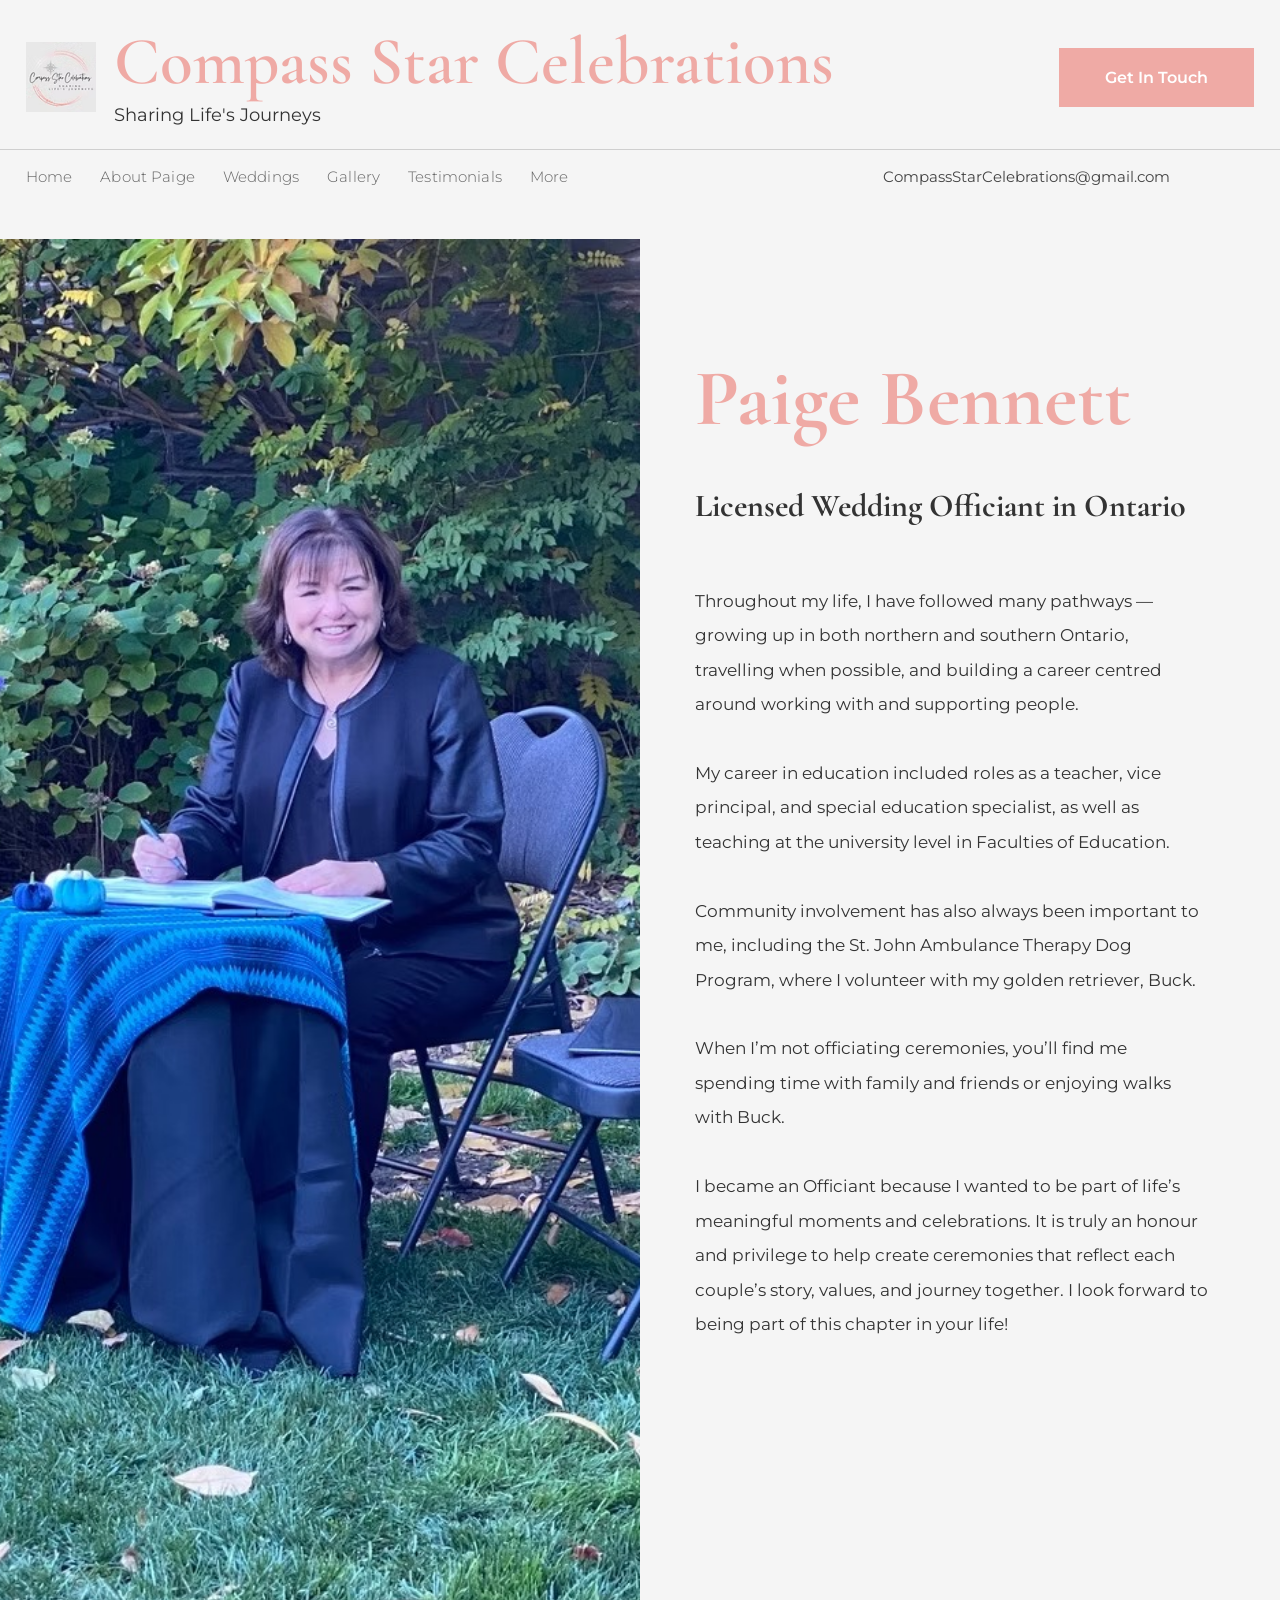
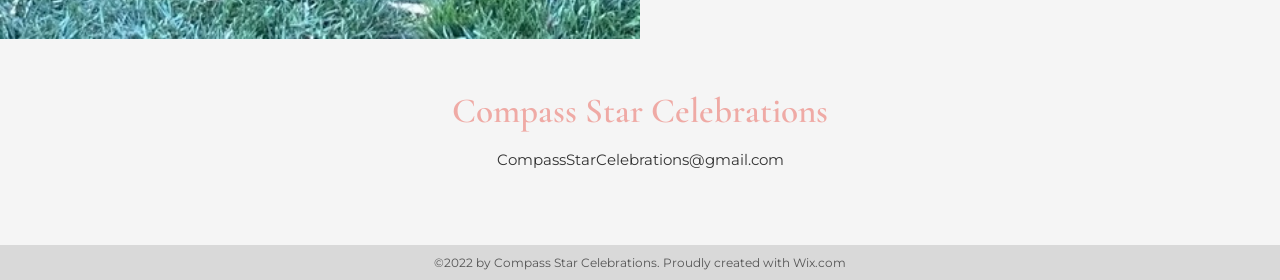
==== about-paige.html @ c7e62444 "4th pass from copilot" ====
<!DOCTYPE html>
<html lang="en">

<head>

    <meta charset="UTF-8">

    <meta
        name="viewport"
        content="width=device-width, initial-scale=1.0">

    <title>
        About Paige | Compass Star Celebrations
    </title>

    <link
        rel="stylesheet"
        href="css/styles.css?v=6">

    <!-- GOOGLE FONTS -->

    <link rel="preconnect" href="https://fonts.googleapis.com">

    <link
        rel="preconnect"
        href="https://fonts.gstatic.com"
        crossorigin>

    <link
        href="https://fonts.googleapis.com/css2?family=Cormorant+Garamond:wght@400;500;600;700&family=Montserrat:wght@300;400;500;600&display=swap"
        rel="stylesheet">

</head>

<body>

    <!-- =========================
         HEADER
    ========================== -->

    <header>

        <div class="top-header container">

            <!-- BRAND -->

            <div class="brand-area">

                <img
                    src="images/hero/banner-hero.png"
                    alt="Compass Star Celebrations Logo"
                    class="logo-image">

                <div class="brand-text">

                    <h1>
                        Compass Star Celebrations
                    </h1>

                    <p>
                        Sharing Life's Journeys
                    </p>

                </div>

            </div>

            <!-- BUTTON -->

            <a
                href="contact.html"
                class="contact-btn">

                Get In Touch

            </a>

            <!-- HAMBURGER -->

            <div class="hamburger" onclick="toggleMenu()">

                <span></span>
                <span></span>
                <span></span>

            </div>

        </div>

        <!-- NAVIGATION -->

        <div class="nav-container">

            <div class="container nav-inner">

                <!-- NAVIGATION -->

                <nav class="main-nav">

                    <ul>

                        <li>
                            <a href="index.html">
                                Home
                            </a>
                        </li>

                        <li>
                            <a href="about-paige.html">
                                About Paige
                            </a>
                        </li>

                        <li>
                            <a href="weddings.html">
                                Weddings
                            </a>
                        </li>

                        <li>
                            <a href="gallery.html">
                                Gallery
                            </a>
                        </li>

                        <li>
                            <a href="testimonials.html">
                                Testimonials
                            </a>
                        </li>

                        <!-- DESKTOP DROPDOWN -->

                        <li class="desktop-dropdown dropdown">

                            <a
                                href="#"
                                class="dropbtn">

                                More

                            </a>

                            <ul class="dropdown-menu">

                                <li>
                                    <a href="humanist-ceremonies.html">
                                        Humanist Ceremonies
                                    </a>
                                </li>

                                <li>
                                    <a href="faqs.html">
                                        FAQs
                                    </a>
                                </li>

                                <li>
                                    <a href="contact.html">
                                        Contact
                                    </a>
                                </li>

                            </ul>

                        </li>

                        <!-- MOBILE ONLY LINKS -->

                        <li class="mobile-only">
                            <a href="humanist-ceremonies.html">
                                Humanist Ceremonies
                            </a>
                        </li>

                        <li class="mobile-only">
                            <a href="faqs.html">
                                FAQs
                            </a>
                        </li>

                        <li class="mobile-only">
                            <a href="contact.html">
                                Contact
                            </a>
                        </li>

                    </ul>

                </nav>

                <!-- RIGHT SIDE -->

                <div class="header-right">

                    <a class="email" href="mailto:CompassStarCelebrations@gmail.com">
                        CompassStarCelebrations@gmail.com
                    </a>

                    <a class="social" href="https://www.facebook.com/CompassStarCelebrations/" target="_blank" rel="noopener noreferrer" aria-label="Facebook">
                        f
                    </a>

                    <a class="social" href="https://www.instagram.com/compass_star_celebrations/" target="_blank" rel="noopener noreferrer" aria-label="Instagram">ig</a>

                </div>

            </div>

        </div>

    </header>

    <!-- =========================
         ABOUT SECTION
    ========================== -->

    <section class="about-main-section">

        <!-- IMAGE -->

        <div class="about-main-image">

            <img
                src="images/paige/paige-at-desk.jpg"
                alt="Paige Bennett">

        </div>

        <!-- TEXT -->

        <div class="about-main-content">

            <h2>
                Paige Bennett
            </h2>

            <h3>
                Licensed Wedding Officiant in Ontario
            </h3>

            <p>
                Throughout my life, I have followed many pathways —
                growing up in both northern and southern Ontario,
                travelling when possible, and building a career
                centred around working with and supporting people.
            </p>

            <p>
                My career in education included roles as a teacher,
                vice principal, and special education specialist,
                as well as teaching at the university level
                in Faculties of Education.
            </p>

            <p>
                Community involvement has also always been important to me,
                including the St. John Ambulance Therapy Dog Program,
                where I volunteer with my golden retriever, Buck.
            </p>

            <p>
                When I’m not officiating ceremonies, you’ll find me
                spending time with family and friends
                or enjoying walks with Buck.
            </p>

                <p>
                    I became an Officiant because I wanted to be part of life’s meaningful
                    moments and celebrations. It is truly an honour and privilege
                    to help create ceremonies that reflect each couple’s story,
                    values, and journey together. I look forward to being part
                    of this chapter in your life!
                </p>

        </div>

    </section>

    <!-- =========================
         FOOTER
    ========================== -->

    <footer>

        <div class="footer-main">

            <h3>
                Compass Star Celebrations
            </h3>

            <p>
                CompassStarCelebrations@gmail.com
            </p>

            <div class="footer-socials">

                <a href="https://www.facebook.com/CompassStarCelebrations/" target="_blank" rel="noopener noreferrer" aria-label="Facebook">f</a>
                <a href="https://www.instagram.com/compass_star_celebrations/" target="_blank" rel="noopener noreferrer" aria-label="Instagram">ig</a>

            </div>

        </div>

        <div class="footer-bottom">

            ©2022 by Compass Star Celebrations.
            Proudly created with Wix.com

        </div>

    </footer>

    <div class="mobile-contact-bar" aria-label="Quick contact links">

        <a href="contact.html" class="mobile-contact-item" aria-label="Phone">
            <span class="mobile-contact-icon icon-phone" aria-hidden="true">☎</span>
            <span class="mobile-contact-label">Contact</span>
        </a>

        <a href="mailto:CompassStarCelebrations@gmail.com" class="mobile-contact-item" aria-label="Email">
            <span class="mobile-contact-icon icon-email" aria-hidden="true">✉</span>
            <span class="mobile-contact-label">Email</span>
        </a>

        <a href="https://www.facebook.com/CompassStarCelebrations/" target="_blank" rel="noopener noreferrer" class="mobile-contact-item" aria-label="Facebook">
            <span class="mobile-contact-icon icon-facebook" aria-hidden="true">f</span>
            <span class="mobile-contact-label">Facebook</span>
        </a>

    </div>

    <!-- =========================
         MOBILE MENU SCRIPT
    ========================== -->

    <script>

        function toggleMenu() {

            document
                .querySelector('.main-nav')
                .classList
                .toggle('active');

        }

    </script>

</body>

</html>
---- css/styles.css ----
/* =========================
   RESET
========================= */

:root {
    --color-page: #f5f5f5;
    --color-surface: #f8f8f8;
    --color-text: #333;
    --color-text-strong: #222;
    --color-text-medium: #444;
    --color-text-soft: #555;
    --color-text-muted: #666;
    --color-brand: #efaaa5;
    --color-brand-dark: #e7a29b;
    --color-brand-soft: #f2a9a2;
    --color-brand-panel: #eca19d;
    --color-line: #cfcfcf;
    --color-line-soft: #ddd;
    --color-card: #ededed;
    --color-footer: #d9d9d9;
    --color-input-border: #bdbdbd;
    --font-body: 'Montserrat', sans-serif;
    --font-display: 'Cormorant Garamond', serif;
}

.brand-text h1,
.hero-content h2,
.hero-content p,
.celebrate-content h2,
.split-text h2,
.final-content p,
.footer-main h3,
.about-main-content h2,
.about-main-content h3,
.weddings-hero-content h2,
.weddings-hero-content p,
.ceremony-image-overlay h3,
.ceremony-text-card p,
.weddings-final-content p,
.gallery-hero-content h2,
.contact-form-wrapper h2,
.testimonial-content p,
.testimonial-content h3,
.humanist-left h2,
.faq-title-section h2,
.faq-content h3 {
    font-family: var(--font-display);
}

.brand-text p,
nav a,
.humanist-source,
.fact-item p,
.form-group label,
.contact-form input,
.contact-form select,
.contact-form textarea,
.checkbox-group label {
    font-family: var(--font-body);
}

* {
    margin: 0;
    padding: 0;
    box-sizing: border-box;
}

/* =========================
   BODY
========================= */

body {
    background: var(--color-page);
    color: var(--color-text);
    font-family: var(--font-body);
    overflow-x: hidden;
}

/* =========================
   CONTAINER
========================= */

.container {
    width: 96%;
    max-width: 1450px;
    margin: auto;
}

/* =========================
   HEADER
========================= */

header {
    background: var(--color-page);
}

/* =========================
   TOP HEADER
========================= */

.top-header {
    display: flex;
    justify-content: space-between;
    align-items: center;

    padding: 30px 0 24px;
}

/* =========================
   BRAND
========================= */

.brand-area {
    display: flex;
    align-items: center;
    gap: 18px;
}

.logo-image {
    width: 70px;
    height: 70px;
    object-fit: cover;
}

.brand-text h1 {
    font-size: 4.2rem;

    line-height: 0.95;

    font-weight: 600;

    color: var(--color-brand);
}

.brand-text p {
    margin-top: 10px;

    font-size: 1.1rem;

    color: var(--color-text);
}

/* =========================
   BUTTON
========================= */

.contact-btn {
    background: var(--color-brand);

    color: white;

    text-decoration: none;

    padding: 20px 46px;

    font-size: 1rem;

    font-weight: 600;

    transition: 0.3s;
}

.contact-btn:hover {
    opacity: 0.9;
}

/* =========================
   NAV
========================= */

.nav-container {
    border-top: 1px solid var(--color-line);
}

.nav-inner {
    display: flex;
    justify-content: space-between;
    align-items: center;

    padding: 16px 0;
}

/* =========================
   MENU
========================= */

nav ul {
    display: flex;
    align-items: center;

    list-style: none;

    gap: 28px;
}

/* ========================================
   DROPDOWN MENU
======================================== */

.dropdown {
    position: relative;
}

.dropdown-menu {

    display: flex;

    flex-direction: column;

    align-items: flex-start;

    gap: 0;

    position: absolute;

    top: 100%;

    left: 0;

    min-width: 240px;

    background: var(--color-page);

    list-style: none;

    padding: 14px 0;

    opacity: 0;

    visibility: hidden;

    transform: translateY(10px);

    transition: all 0.25s ease;

    box-shadow: 0 10px 25px rgba(0,0,0,0.08);

    z-index: 999;
}

.dropdown-menu li {
    width: 100%;
}

.dropdown-menu li a {

    display: block;

    width: 100%;

    padding: 12px 24px;

    white-space: nowrap;
}

.dropdown:hover .dropdown-menu {

    opacity: 1;

    visibility: visible;

    transform: translateY(0);
}

/* MOBILE ONLY LINKS */

.mobile-only {
    display: none;
}

nav a {
    text-decoration: none;

    color: var(--color-text-muted);

    font-size: 0.92rem;

    font-weight: 300;

    letter-spacing: 0.15px;

    line-height: 1;

    transition: color 0.3s ease;
}

nav a:hover {
    color: var(--color-brand);
}

/* =========================
   HEADER RIGHT
========================= */

.header-right {
    display: flex;
    align-items: center;
    gap: 20px;
}

.email {
    font-size: 0.95rem;
    color: var(--color-text-medium);
    text-decoration: none;
}

.social {
    font-size: 0;
    cursor: pointer;
    color: var(--color-text-medium);
    text-decoration: none;
    line-height: 1;
    width: 22px;
    height: 22px;
    display: inline-block;
    background-size: contain;
    background-repeat: no-repeat;
    background-position: center;
}

.social[aria-label="Facebook"] {
    background-image: url("https://static.wixstatic.com/media/0fdef751204647a3bbd7eaa2827ed4f9.png/v1/fill/w_40,h_40,al_c,q_85,usm_0.66_1.00_0.01,enc_avif,quality_auto/Facebook.png");
}

.social[aria-label="Instagram"] {
    background-image: url("https://static.wixstatic.com/media/01c3aff52f2a4dffa526d7a9843d46ea.png/v1/fill/w_40,h_40,al_c,q_85,usm_0.66_1.00_0.01,enc_avif,quality_auto/Instagram.png");
}

.social:hover,
.email:hover {
    color: var(--color-brand);
}

/* =========================
   HERO SECTION
========================= */

.hero-section {
    display: grid;

    grid-template-columns: 50% 50%;

    align-items: start;

    min-height: 820px;

    padding-top: 0;
}

/* =========================
   HERO IMAGE
========================= */

.hero-left {
    display: flex;
    justify-content: center;
}

.hero-image {
    width: 100%;
    max-width: 490px;

    height: 820px;

    object-fit: cover;
}

/* =========================
   HERO RIGHT
========================= */

.hero-right {
    display: flex;
    justify-content: center;
    align-items: center;
}

.hero-content {
    width: 100%;
    max-width: 460px;
}

/* =========================
   HERO TITLE
========================= */

.hero-content h2 {
    font-size: 72px;

    line-height: 90px;

    font-weight: 400;

    color: var(--color-brand);

    text-align: center;
}

/* =========================
   HERO TAGLINE
========================= */

.hero-content p {
    margin-top: 48px;

    text-align: center;

    font-size: 2rem;

    font-style: italic;

    font-weight: 600;

    color: var(--color-text-strong);
}

/* =========================
   CELEBRATE SECTION
========================= */

.celebrate-section {
    padding: 120px 20px;

    text-align: center;
}

.celebrate-content {
    max-width: 900px;
}

.celebrate-content h2 {
    font-size: 5rem;

    color: var(--color-brand);

    margin-bottom: 40px;
}

.celebrate-content p {
    font-size: 1.15rem;

    line-height: 2;

    margin-bottom: 20px;
}

/* =========================
   SPLIT SECTION
========================= */

.split-section {
    display: grid;

    grid-template-columns: 1fr 1fr;
}

.reverse {
    direction: rtl;
}

.reverse .split-text,
.reverse .split-image {
    direction: ltr;
}

/* IMAGE */

.split-image img {
    width: 100%;
    height: 100%;
    object-fit: cover;
    display: block;
}

/* TEXT */

.split-text {
    background: var(--color-brand);

    color: white;

    padding: 90px 70px;

    display: flex;
    flex-direction: column;
    justify-content: center;
}

.split-text h2 {
    font-size: 4rem;

    color: white;

    margin-bottom: 40px;
}

.split-text p {
    font-size: 1.1rem;

    line-height: 2;

    margin-bottom: 24px;
}

/* =========================
   FINAL SECTION
========================= */

.final-section {
    padding: 70px 0 40px;

    text-align: center;
}

.final-content {
    max-width: 980px;
}

.final-content p {
    font-size: 1.05rem;

    font-weight: 600;

    line-height: 1.7;

    color: var(--color-text);

    margin-bottom: 6px;
}

/* BUTTON */

.final-section .contact-btn {
    display: inline-block;

    margin-top: 45px;

    padding: 18px 40px;

    font-size: 0.95rem;
}

/* =========================
   FOOTER
========================= */

footer {
    margin-top: 10px;
}

/* MAIN FOOTER */

.footer-main {
    text-align: center;

    padding: 40px 0 30px;
}

/* FOOTER TITLE */

.footer-main h3 {
    color: var(--color-brand);

    font-size: 2.2rem;

    font-weight: 600;

    margin-bottom: 18px;
}

/* FOOTER EMAIL */

.footer-main p {
    font-size: 0.95rem;

    margin-bottom: 24px;

    color: var(--color-text);
}

/* SOCIALS */

.footer-socials {
    display: flex;

    justify-content: center;

    align-items: center;

    gap: 16px;

    font-size: 1.2rem;
}

.footer-socials a {
    color: transparent;
    text-decoration: none;
    line-height: 1;
    width: 22px;
    height: 22px;
    display: inline-block;
    background-size: contain;
    background-repeat: no-repeat;
    background-position: center;
}

.footer-socials a[aria-label="Facebook"] {
    background-image: url("https://static.wixstatic.com/media/0fdef751204647a3bbd7eaa2827ed4f9.png/v1/fill/w_40,h_40,al_c,q_85,usm_0.66_1.00_0.01,enc_avif,quality_auto/Facebook.png");
}

.footer-socials a[aria-label="Instagram"] {
    background-image: url("https://static.wixstatic.com/media/01c3aff52f2a4dffa526d7a9843d46ea.png/v1/fill/w_40,h_40,al_c,q_85,usm_0.66_1.00_0.01,enc_avif,quality_auto/Instagram.png");
}

.footer-socials a:hover {
    color: var(--color-brand);
}

/* FOOTER BOTTOM */

.footer-bottom {
    background: var(--color-footer);

    text-align: center;

    padding: 10px;

    font-size: 0.75rem;

    color: var(--color-text-soft);
}

/* ========================================
   MOBILE CONTACT BAR
======================================== */

.mobile-contact-bar {
    display: none;
}

@media(max-width: 768px) {
    body {
        padding-bottom: 92px;
    }

    .mobile-contact-bar {
        position: fixed;

        left: 0;

        right: 0;

        bottom: 0;

        z-index: 3000;

        display: flex;

        justify-content: space-around;

        align-items: center;

        background: var(--color-page);

        border-top: 1px solid var(--color-line-soft);

        padding: 10px 8px calc(8px + env(safe-area-inset-bottom));

        box-shadow: 0 -8px 22px rgba(0,0,0,0.08);
    }

    .mobile-contact-item {
        display: flex;

        flex-direction: column;

        align-items: center;

        justify-content: center;

        gap: 6px;

        min-width: 80px;

        color: var(--color-text-strong);

        text-decoration: none;

        font-size: 0.9rem;

        line-height: 1;
    }

    .mobile-contact-icon {
        font-size: 2.05rem;

        font-weight: 700;

        line-height: 1;
    }

    .icon-phone {
        color: #7ebf67;
    }

    .icon-email {
        color: #b82f6f;
    }

    .icon-facebook {
        width: 34px;

        height: 34px;

        border-radius: 2px;

        display: inline-flex;

        align-items: center;

        justify-content: center;

        background: #3b5998;

        color: #fff;

        font-size: 1.75rem;
    }

    .mobile-contact-label {
        font-size: 0.8rem;
    }
}

/* ========================================
   ABOUT PAIGE PAGE
======================================== */

.about-main-section {
    display: grid;

    grid-template-columns: 50% 50%;

    align-items: start;

    padding-top: 35px;

    max-width: 1700px;

    margin: auto;
}

/* LEFT IMAGE */

.about-main-image img {
    width: 100%;

    height: 1400px;

    object-fit: cover;

    display: block;
}

/* RIGHT CONTENT */

.about-main-content {
    padding: 120px 70px 0 55px;
}

/* NAME */

.about-main-content h2 {
    font-size: 5rem;

    line-height: 1;

    color: var(--color-brand);

    margin-bottom: 45px;
}

/* SUBTITLE */

.about-main-content h3 {
    font-size: 2rem;

    line-height: 1.4;

    color: var(--color-text);

    margin-bottom: 55px;
}

/* PARAGRAPHS */

.about-main-content p {
    font-size: 1.08rem;

    line-height: 2;

    margin-bottom: 34px;

    color: var(--color-text);
}

/* =========================
   RESPONSIVE
========================= */

@media(max-width: 1200px) {

    .hero-content h2 {
        font-size: 4.5rem;
    }

    .brand-text h1 {
        font-size: 3rem;
    }

    .about-main-content h2 {
        font-size: 4rem;
    }

    .about-main-content h3 {
        font-size: 1.6rem;
    }

    .about-main-image img {
        height: 1200px;
    }
}

/* =========================
   TABLET
========================= */

@media(max-width: 768px) {

    .top-header {
        flex-direction: column;
        gap: 24px;
    }

    .brand-area {
    margin-bottom: 10px;
}

    .header-right {
        flex-wrap: wrap;
        justify-content: center;
    }

    nav ul {
        flex-wrap: wrap;
        justify-content: center;
    }

    .hero-section {
        grid-template-columns: 1fr;

        min-height: auto;

        gap: 40px;

        padding-bottom: 80px;
    }

    .hero-image {
        height: auto;
        max-width: 100%;
    }

    .hero-content h2 {
        font-size: 4.5rem;
    }

    .split-section {
        grid-template-columns: 1fr;
    }

    .split-text {
        padding: 60px 35px;
    }

    .split-text h2 {
        font-size: 3rem;
    }

    .about-main-section {
        grid-template-columns: 1fr;
    }

    .about-main-image img {
        height: auto;
    }

    .about-main-content {
        padding: 60px 35px;
    }

    .about-main-content h2 {
        font-size: 3.5rem;
    }

    .about-main-content h3 {
        font-size: 1.4rem;
    }
}

/* =========================
   MOBILE
========================= */

@media(max-width: 600px) {

    .brand-area {
        flex-direction: column;
        text-align: center;
    }

    .brand-text h1 {
        font-size: 2.2rem;
    }

    .brand-text p {
        font-size: 1rem;
    }

    .contact-btn {
        padding: 16px 30px;
    }

    .hero-content h2 {
        font-size: 3.3rem;
    }

    .hero-content p {
        font-size: 1.5rem;
    }

    .celebrate-content h2 {
        font-size: 3.2rem;
    }

    .split-text h2 {
        font-size: 2.8rem;
    }

    .split-text {
        padding: 50px 30px;
    }

    .split-text p {
        line-height: 1.8;
    }

    .final-section {
        padding: 50px 0 30px;
    }

    .final-content p {
        font-size: 0.95rem;

        line-height: 1.6;
    }

    .footer-main h3 {
        font-size: 1.8rem;
    }

    .footer-main p {
        font-size: 0.9rem;
    }

    .footer-socials {
        font-size: 1rem;
    }

    .about-main-content {
        padding: 45px 24px;
    }

    .about-main-content h2 {
        font-size: 2.7rem;

        margin-bottom: 28px;
    }

    .about-main-content h3 {
        font-size: 1.2rem;

        margin-bottom: 32px;
    }

    .about-main-content p {
        font-size: 1rem;

        line-height: 1.8;

        margin-bottom: 24px;
    }
}

/* ========================================
   WEDDINGS PAGE
======================================== */

/* HERO */

.weddings-hero {
    height: 520px;

    background-image:
        linear-gradient(
            rgba(0,0,0,0.18),
            rgba(0,0,0,0.18)
        ),
        url("https://static.wixstatic.com/media/11062b_ebcdc819b77d48e1bda98422b49f3f2c~mv2.jpg/v1/fill/w_1634,h_519,al_c,q_85,usm_0.66_1.00_0.01,enc_avif,quality_auto/11062b_ebcdc819b77d48e1bda98422b49f3f2c~mv2.jpg");

    background-size: cover;
    background-position: center;

    display: flex;
    justify-content: center;
    align-items: center;

    text-align: center;
}

/* HERO CONTENT */

.weddings-hero-content {
    max-width: 940px;

    width: 100%;

    padding: 20px;

    transform: translateY(-72px);
}

.weddings-hero-content h2 {
    font-family: 'Playfair Display', serif;

    font-size: 50px;

    font-weight: 400;

    line-height: 67px;

    color: white;

    margin-bottom: 28px;
}

.weddings-hero-content p {
    font-family: 'Playfair Display', serif;

    font-size: 18px;

    font-weight: 400;

    line-height: 31.5px;

    font-style: italic;

    color: white;
}

/* ========================================
   CEREMONY GRID
======================================== */

.ceremony-grid-section {
    display: flex;

    flex-direction: column;
}

/* ROW */

.ceremony-row {
    display: grid;

    grid-template-columns: repeat(2, 1fr);

    align-items: stretch;
}

/* IMAGE CARD */

.ceremony-image-card {
    position: relative;
}

.ceremony-image-card img {
    width: 100%;

    height: 100%;

    object-fit: cover;

    display: block;
}

/* OVERLAY */



.ceremony-image-overlay h3 {
    font-size: 3.4rem;

    line-height: 1.1;

    color: white;

    font-weight: 600;
}

/* TEXT CARD */

.ceremony-text-card {
    background: var(--color-card);

    padding: 40px 30px;

    text-align: left;

    display: flex;
    flex-direction: column;
    justify-content: center;
}

.ceremony-row:nth-child(3) .ceremony-text-card {
    padding-top: 38px;
    padding-bottom: 38px;
}

.ceremony-row:nth-child(3) .ceremony-image-card img {
    height: 537px;
}

.ceremony-text-card p {
    font-family: 'Playfair Display', serif;

    font-size: 16px;

    line-height: 28px;

    font-weight: 400;

    color: var(--color-text-medium);

    margin-bottom: 16px;
}

.ceremony-text-card p.ceremony-body {
    font-size: 18px;

    line-height: 31.5px;
}

.ceremony-text-card p strong {
    font-weight: 600;
}

.ceremony-card-title {
    font-family: 'Playfair Display', serif;

    font-size: 22px;

    line-height: 31.02px;

    font-weight: 400;

    text-align: center;

    color: var(--color-text-medium);

    margin-bottom: 24px;
}

.ceremony-highlight {
    font-family: var(--font-display);
    font-size: 1.25rem;
    line-height: 1.12;
    font-weight: 600;
    color: var(--color-text-medium);
    margin: 6px 0;
}

.ceremony-includes-list {
    list-style: disc;
    margin: 0 0 16px 8px;
    padding: 0 0 0 20px;

    list-style-position: outside;
}

.ceremony-includes-list li {
    font-family: 'Playfair Display', serif;
    font-size: 16px;
    line-height: 28px;
    font-weight: 400;
    color: var(--color-text-medium);
    margin-bottom: 4px;
}

/* ========================================
   FINAL SECTION
======================================== */

.weddings-final-section {
    padding: 120px 0 100px;

    text-align: center;
}

.weddings-final-content {
    max-width: 1200px;
}

.weddings-final-content p {
    font-family: 'Playfair Display', serif;

    font-size: 2rem;
    line-height: 1.4;

    font-weight: 600;

    color: var(--color-text-medium);

    margin-bottom: 18px;
}

.weddings-final-content p:last-of-type {
    margin-bottom: 56px;
}

/* ========================================
   WEDDINGS RESPONSIVE
======================================== */

@media(max-width: 1200px) {

    .weddings-hero-content h2 {
        font-size: 3rem;
    }

    .ceremony-image-overlay h3 {
        font-size: 2.8rem;
    }

    .ceremony-text-card p {
        font-size: 16px;

        line-height: 28px;
    }
}

/* TABLET */

@media(max-width: 900px) {

    .ceremony-row {
        grid-template-columns: 1fr;
    }

    .ceremony-image-card img {
        height: 420px;
    }

    .ceremony-image-card {
        min-height: 420px;
    }

    .ceremony-text-card {
        padding: 50px 35px;
    }

    .weddings-hero {
        height: 620px;
    }

    .weddings-hero-content h2 {
        font-size: 4rem;
    }

    .weddings-hero-content p {
        font-size: 1.4rem;
    }
}

/* MOBILE */

@media(max-width: 600px) {

    .weddings-hero {
        height: 500px;
    }

    .weddings-hero-content h2 {
        font-size: 2.8rem;
    }

    .weddings-hero-content p {
        font-size: 1.1rem;
    }

    .ceremony-image-overlay h3 {
        font-size: 2.3rem;
    }

    .ceremony-text-card p {
        font-size: 1.05rem;
    }

    .ceremony-highlight {
        font-size: 2rem;
    }

    .ceremony-includes-list li {
        font-size: 1.05rem;
    }

    .weddings-final-content p {
        font-size: 1.15rem;
    }
}

/* ========================================
   GALLERY PAGE
======================================== */

.gallery-hero {
    padding: 80px 0 50px;

    text-align: center;
}

.gallery-hero-content h2 {
    font-size: 5.5rem;

    color: var(--color-brand);

    margin-bottom: 18px;
}

.gallery-hero-content p {
    font-size: 1.15rem;

    color: var(--color-text-soft);
}

/* GRID */

.gallery-section {
    margin-top: -6px;
    padding-bottom: 40px;
}

.gallery-grid {
    display: grid;
    grid-template-columns: repeat(2, minmax(0, 1fr));
    gap: 10px;

    width: 100%;
    max-width: none;

    margin: 0;
}

.gallery-item {
    position: relative;
    overflow: hidden;
}

.gallery-item img {
    width: 100%;

    display: block;
}

.gallery-hover-caption {
    position: absolute;
    top: 0;
    right: 0;
    bottom: 0;
    left: 0;

    z-index: 2;
    display: flex;
    flex-direction: column;
    justify-content: center;
    align-items: center;
    text-align: center;
    background: rgba(248,248,248,0.74);
    color: #464646;
    padding: 20px;
    opacity: 0;
    transition: opacity 0.25s ease;
    pointer-events: none;
}

.gallery-hover-title {
    font-family: var(--font-display);
    font-size: clamp(1.1rem, 2vw, 2rem);
    line-height: 1.2;
    font-weight: 500;
    margin-bottom: 10px;
}

.gallery-hover-byline {
    font-family: var(--font-body);
    font-size: clamp(0.9rem, 1.35vw, 1.8rem);
    line-height: 1.25;
    font-weight: 400;
}

.gallery-item:hover .gallery-hover-caption {
    opacity: 1;
}

.gallery-item:focus-within .gallery-hover-caption {
    opacity: 1;
}

/* RESPONSIVE */

@media(max-width: 1200px) {
    .gallery-grid {
        gap: 10px;
    }
}

@media(max-width: 768px) {

    .gallery-grid {
        grid-template-columns: repeat(2, minmax(0, 1fr));
        gap: 8px;
    }

    .gallery-hero-content h2 {
        font-size: 4rem;
    }
}

@media(max-width: 600px) {

    .gallery-grid {
        grid-template-columns: 1fr;
        gap: 6px;
    }

    .gallery-hover-caption {
        display: none;
    }

    .gallery-hero {
        padding-top: 50px;
    }

    .gallery-hero-content h2 {
        font-size: 3rem;
    }
}
/* ========================================
   CONTACT PAGE
======================================== */

.contact-page-section {
    display: grid;

    grid-template-columns: 48% 52%;

    align-items: start;

    padding-top: 40px;

    max-width: 1700px;

    margin: auto;
}

/* LEFT IMAGE */

.contact-image img {
    width: 100%;

    height: 1400px;

    object-fit: cover;

    display: block;
}

/* RIGHT SIDE */

.contact-form-wrapper {
    padding: 120px 48px 0 40px;
}

/* TITLE */

.contact-form-wrapper h2 {
    font-size: 3.25rem;

    line-height: 1.05;

    color: var(--color-brand);

    margin-bottom: 50px;
}

/* FORM */

.contact-form {
    width: 100%;
}

/* GROUP */

.form-group {
    margin-bottom: 28px;
}

/* LABEL */

.form-group label {
    display: block;

    font-size: 0.95rem;

    color: var(--color-text-muted);

    margin-bottom: 8px;
}

/* INPUTS */

.contact-form input,
.contact-form select,
.contact-form textarea {
    width: 100%;

    padding: 18px;

    border: 1px solid var(--color-input-border);

    background: transparent;

    font-size: 0.95rem;
}

/* TEXTAREA */

.contact-form textarea {
    resize: vertical;
}

/* CHECKBOXES */

.checkbox-group {
    display: flex;

    flex-direction: column;

    gap: 10px;

    margin-top: 10px;
}

.checkbox-group label {
    display: flex;

    align-items: flex-start;

    gap: 12px;

    font-size: 1rem;

    line-height: 1.4;

    color: var(--color-text-muted);
}

.checkbox-group input[type="checkbox"] {
    width: 18px;

    height: 18px;

    margin-top: 3px;

    flex-shrink: 0;
}

/* BUTTON */

.submit-btn {
    border: none;

    cursor: pointer;

    margin-top: 15px;

    width: 180px;
}

/* ========================================
   CONTACT RESPONSIVE
======================================== */

@media(max-width: 1000px) {

    .contact-page-section {
        grid-template-columns: 1fr;
    }

    .contact-image img {
        height: auto;
    }

    .contact-form-wrapper {
        padding: 60px 35px;
    }

    .contact-form-wrapper h2 {
        font-size: 3.8rem;
    }
}

@media(max-width: 600px) {

    .contact-form-wrapper {
        padding: 45px 24px;
    }

    .contact-form-wrapper h2 {
        font-size: 2.8rem;
    }
}
/* ========================================
   TESTIMONIAL PAGE
======================================== */

.testimonial-banner {
    position: relative;
}

.testimonial-banner img {
    width: 100%;

    height: 520px;

    object-fit: cover;

    display: block;
}

.testimonial-banner h2 {
    position: absolute;
    left: 50%;
    top: 50%;
    transform: translate(-50%, -50%);
    font-size: 4.2rem;
    font-weight: 500;
    color: #ffffff;
    margin: 0;
    line-height: 1;
    text-shadow: 0 2px 14px rgba(0, 0, 0, 0.3);
}

/* MAIN SECTION */

.testimonial-section {
    position: relative;

    display: flex;

    align-items: center;

    justify-content: center;

    max-width: 1600px;

    margin: 70px auto 26px;

    padding: 0 74px;
}

/* SLIDER */

.testimonial-slider {
    width: 100%;
}

/* EACH SLIDE */

.testimonial-slide {
    display: none;

    grid-template-columns: 48% 52%;

    align-items: center;

    gap: 56px;
}

.testimonial-slide.active {
    display: grid;
}

/* IMAGE */

.testimonial-image img {
    width: 100%;

    max-width: 460px;

    height: 520px;

    object-fit: cover;

    display: block;

    margin: auto;
}

/* TEXT */

.testimonial-content {
    text-align: center;

    padding-right: 40px;
}

.testimonial-content p {
    font-size: 1.08rem;

    line-height: 1.6;

    color: #4b4b4b;

    margin: 0 0 28px;
}

.testimonial-content h3 {
    font-size: 2rem;

    font-weight: 700;

    line-height: 1;

    color: var(--color-text-medium);

    margin: 0;
}

/* ARROWS */

.testimonial-arrow {
    position: absolute;

    top: 50%;

    transform: translateY(-50%);

    background: transparent;

    border: none;

    font-size: 2.2rem;

    font-weight: 300;

    line-height: 1;

    color: #646464;

    cursor: pointer;

    z-index: 10;

    transition: 0.3s;
}

.testimonial-arrow:hover {
    color: var(--color-brand);
}

.testimonial-arrow.left {
    left: 74px;
}

.testimonial-arrow.right {
    right: 74px;
}

/* DOTS */

.testimonial-dots {
    display: flex;

    justify-content: center;

    align-items: center;

    gap: 14px;

    margin-bottom: 14px;
}

.dot {
    width: 9px;

    height: 9px;

    border-radius: 50%;

    background: #5f5f5f;

    opacity: 0.8;

    transition: 0.3s;
}

.dot.active {
    opacity: 1;

    background: transparent;

    border: 2px solid #5f5f5f;

    transform: none;
}

/* ========================================
   RESPONSIVE
======================================== */

@media(max-width: 1200px) {

    .testimonial-slide {
        gap: 50px;
    }

    .testimonial-content p {
        font-size: 1.08rem;
    }

    .testimonial-content h3 {
        font-size: 2rem;
    }
}

@media(max-width: 1000px) {

    .testimonial-section {
        padding: 0 30px;
    }

    .testimonial-slide {
        grid-template-columns: 1fr;

        gap: 40px;
    }

    .testimonial-content {
        padding-right: 0;
    }

    .testimonial-image img {
        height: auto;

        max-width: 100%;
    }

    .testimonial-content p {
        font-size: 1.5rem;
    }

    .testimonial-content h3 {
        font-size: 2.2rem;
    }

    .testimonial-arrow {
        font-size: 3.5rem;
    }
}

@media(max-width: 600px) {

    .testimonial-banner img {
        height: 300px;
    }

    .testimonial-banner h2 {
        font-size: 2.8rem;
    }

    .testimonial-section {
        margin-top: 35px;
    }

    .testimonial-content p {
        font-size: 1.25rem;

        line-height: 1.6;
    }

    .testimonial-content h3 {
        font-size: 1.9rem;
    }

    .testimonial-arrow {
        font-size: 2.8rem;
    }

    .testimonial-dots {
        gap: 8px;
    }

    .dot {
        width: 8px;

        height: 8px;
    }
}
/* ========================================
   MOBILE HAMBURGER MENU
======================================== */

.hamburger {
    display: none;

    flex-direction: column;

    gap: 6px;

    cursor: pointer;

    padding: 10px;
}

.hamburger span {
    display: block;

    width: 30px;

    height: 3px;

    background: var(--color-text-medium);

    transition: 0.3s;
}

/* ========================================
   MOBILE NAVIGATION
======================================== */

@media(max-width: 900px) {

    /* TOP HEADER */

    .top-header {
        position: relative;

        flex-direction: column;

        gap: 20px;

        text-align: center;

        padding: 22px 0;
    }

    .contact-btn {
        display: none;
    }

    /* NAV BAR */

.nav-inner {

    position: relative;

    display: flex;

    justify-content: center;

    align-items: flex-start;

    min-height: 0;
}

    /* HAMBURGER SHOWS */

.hamburger {

    display: flex;

    position: absolute;

    top: 18px;

    right: 10px;

    z-index: 2000;
}

    /* HIDE EMAIL + SOCIALS */

    .header-right {
        display: none;
    }

    /* MOBILE NAV */

    .main-nav {
        position: absolute;
        box-shadow: 0 10px 30px rgba(0,0,0,0.08);
        top: 0;

        left: 0;

        width: 100%;

        background: var(--color-page);

        border-top: 1px solid var(--color-line-soft);

        display: none;

        z-index: 999;

        padding: 25px 0;
    }

    /* OPEN MENU */

    .main-nav.active {
        display: block;
    }

    /* STACK LINKS */

    .main-nav ul {
        flex-direction: column;

        justify-content: center;

        align-items: center;

        gap: 22px;
    }

    /* LINKS */

    .main-nav a {
        font-size: 1.1rem;
    }

    /* PREVENT WRAPPING */

    nav ul {
        flex-wrap: nowrap;
    }

        /* MOBILE DROPDOWN */


    .desktop-dropdown {
        display: none;
    }

    .mobile-only {
        display: block;
    }
}
/* =========================
   HUMANIST CEREMONIES PAGE
========================= */

.humanist-section {
    padding: 70px 0;
    background: var(--color-surface);
}

.humanist-container {
    width: 92%;
    max-width: 1600px;
    margin: 0 auto;
    display: flex;
    gap: 0;
    align-items: flex-start;
}

.humanist-left {
    width: 46%;
}

.humanist-right {
    width: 54%;
}

.humanist-right img {
    width: 100%;
    display: block;
    object-fit: cover;
}

.humanist-left h2 {
    font-size: 50px;
    line-height: 67px;
    font-weight: 400;
    color: var(--color-brand-dark);
    margin-bottom: 20px;
}

.humanist-source {
    font-family: var(--font-display);

    font-size: 20px;

    line-height: 33.4px;

    margin-bottom: 50px;
    color: var(--color-text-medium);
}

.fact-item {
    display: flex;
    align-items: flex-start;
    gap: 22px;
    margin-bottom: 42px;
}

.fact-star {
    color: var(--color-brand-soft);
    font-size: 30px;
    line-height: 1;
    margin-top: -6px;
    flex-shrink: 0;
}

.fact-item p {
    font-family: var(--font-display);

    font-size: 18px;

    line-height: 31.5px;

    color: var(--color-text);
}

/* =========================
   RESPONSIVE
========================= */

@media (max-width: 1100px) {

    .humanist-container {
        flex-direction: column;
    }

    .humanist-left,
    .humanist-right {
        width: 100%;
    }

    .humanist-left h2 {
        font-size: 48px;
    }

}

@media (max-width: 768px) {

    .humanist-section {
        padding: 40px 0;
    }

    .humanist-left h2 {
        font-size: 38px;
    }

    .fact-item {
        gap: 16px;
        margin-bottom: 30px;
    }

    .fact-star {
        font-size: 28px;
    }

    .fact-item p {
        font-size: 14px;
        line-height: 1.7;
    }

}

/* ========================================
   FAQ PAGE
======================================== */

.faq-title-section {
    text-align: center;

    padding: 60px 0 40px;
}

.faq-title-section h2 {
    font-size: 3.8rem;

    font-weight: 500;

    color: var(--color-brand);
}

/* GRID */

.faq-grid-section {
    display: grid;

    grid-template-columns: 1fr 1fr;
}

/* IMAGES */

.faq-image img {
    width: 100%;

    height: 100%;

    object-fit: cover;

    display: block;
}

/* TEXT BOX */

.faq-text-box {
    background: var(--color-brand-panel);

    display: flex;

    justify-content: center;

    align-items: center;

    padding: 80px;
}

/* CONTENT */

.faq-content {
    max-width: 420px;
}

.faq-content h3 {
    font-size: 2.3rem;

    color: white;

    margin-bottom: 28px;
}

.faq-content p {
    font-size: 1rem;

    line-height: 2;

    color: white;

    margin-bottom: 22px;
}

.faq-content ul {
    margin: 0 0 22px 24px;

    padding: 0;

    color: white;
}

.faq-content li {
    font-size: 1rem;

    line-height: 2;

    margin-bottom: 8px;
}

/* LINK */

.faq-link {
    color: white;

    text-decoration: underline;

    font-size: 1rem;
}

/* CTA */

.faq-cta-section {
    text-align: center;

    padding: 70px 0;
}

/* ========================================
   FAQ RESPONSIVE
======================================== */

@media(max-width: 900px) {

    .faq-grid-section {
        grid-template-columns: 1fr;
    }

    .faq-text-box {
        padding: 60px 35px;
    }

    .faq-title-section h2 {
        font-size: 3rem;
    }
}

@media(max-width: 600px) {

    .faq-title-section {
        padding: 45px 0 30px;
    }

    .faq-title-section h2 {
        font-size: 2.3rem;
    }

    .faq-content h3 {
        font-size: 1.9rem;
    }

    .faq-content p {
        font-size: 0.95rem;

        line-height: 1.8;
    }

    .faq-content li {
        font-size: 0.95rem;

        line-height: 1.8;
    }

}
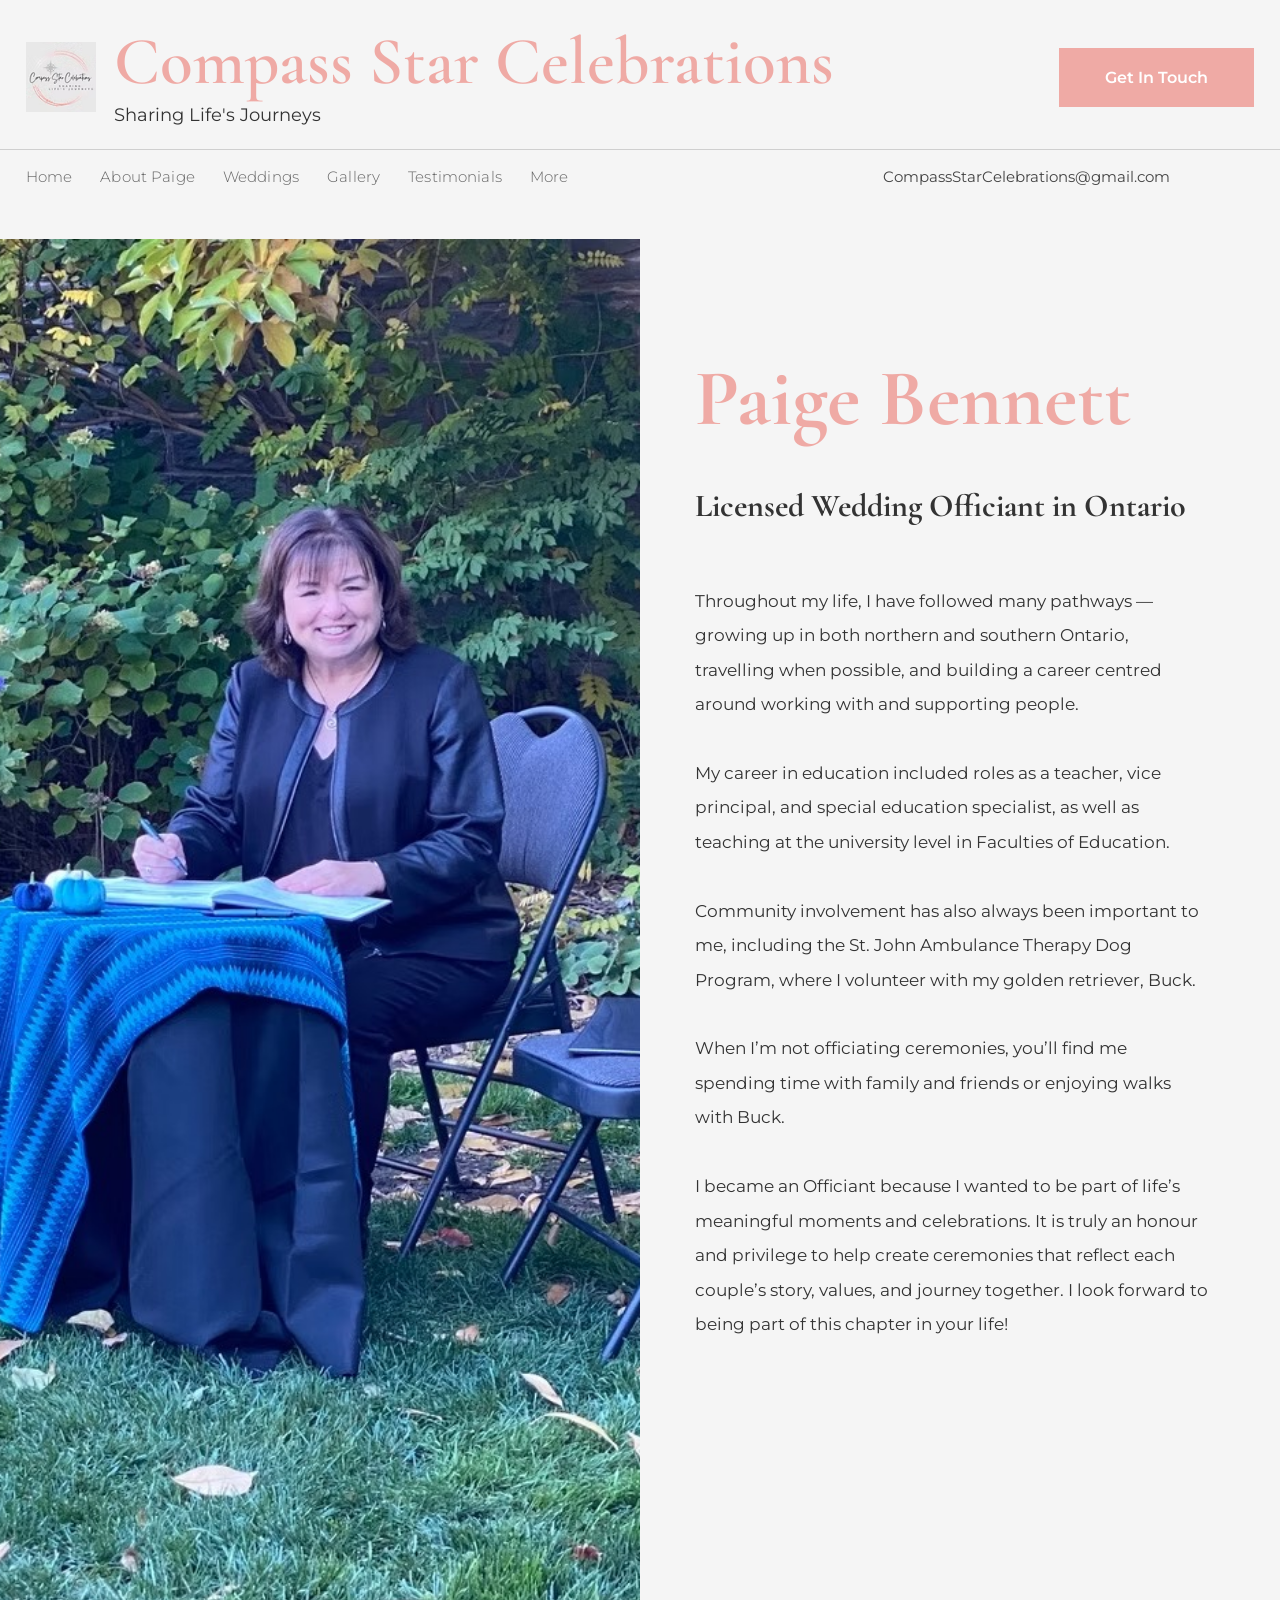
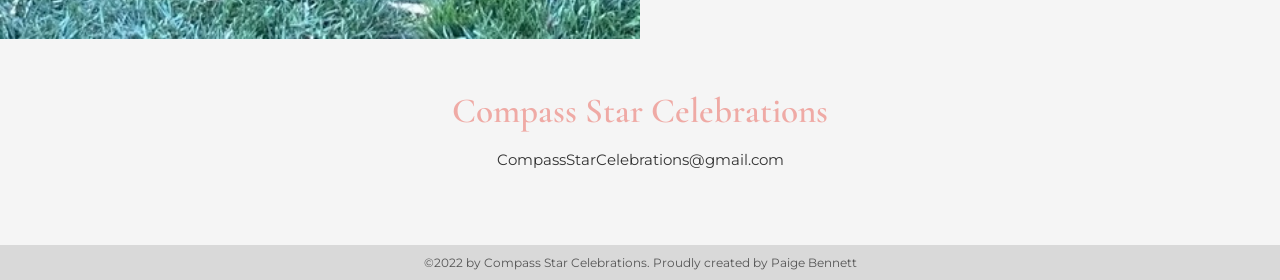
==== commit 00e97c84: "copilot - 5" ====
--- a/about-paige.html
+++ b/about-paige.html
@@ -305,7 +305,7 @@
         <div class="footer-bottom">
 
             ©2022 by Compass Star Celebrations.
-            Proudly created with Wix.com
+            Proudly created by Paige Bennett
 
         </div>
 
--- a/css/styles.css
+++ b/css/styles.css
@@ -1361,9 +1361,8 @@
 }
 
 .gallery-grid {
-    display: grid;
-    grid-template-columns: repeat(2, minmax(0, 1fr));
-    gap: 10px;
+    column-count: 4;
+    column-gap: 8px;
 
     width: 100%;
     max-width: none;
@@ -1374,6 +1373,8 @@
 .gallery-item {
     position: relative;
     overflow: hidden;
+    break-inside: avoid;
+    margin: 0 0 8px;
 }
 
 .gallery-item img {
@@ -1428,17 +1429,17 @@
 
 /* RESPONSIVE */
 
-@media(max-width: 1200px) {
+@media(max-width: 1024px) {
     .gallery-grid {
-        gap: 10px;
+        column-count: 3;
     }
 }
 
 @media(max-width: 768px) {
 
     .gallery-grid {
-        grid-template-columns: repeat(2, minmax(0, 1fr));
-        gap: 8px;
+        column-count: 2;
+        column-gap: 8px;
     }
 
     .gallery-hero-content h2 {
@@ -1449,8 +1450,8 @@
 @media(max-width: 600px) {
 
     .gallery-grid {
-        grid-template-columns: 1fr;
-        gap: 6px;
+        column-count: 1;
+        column-gap: 0;
     }
 
     .gallery-hover-caption {
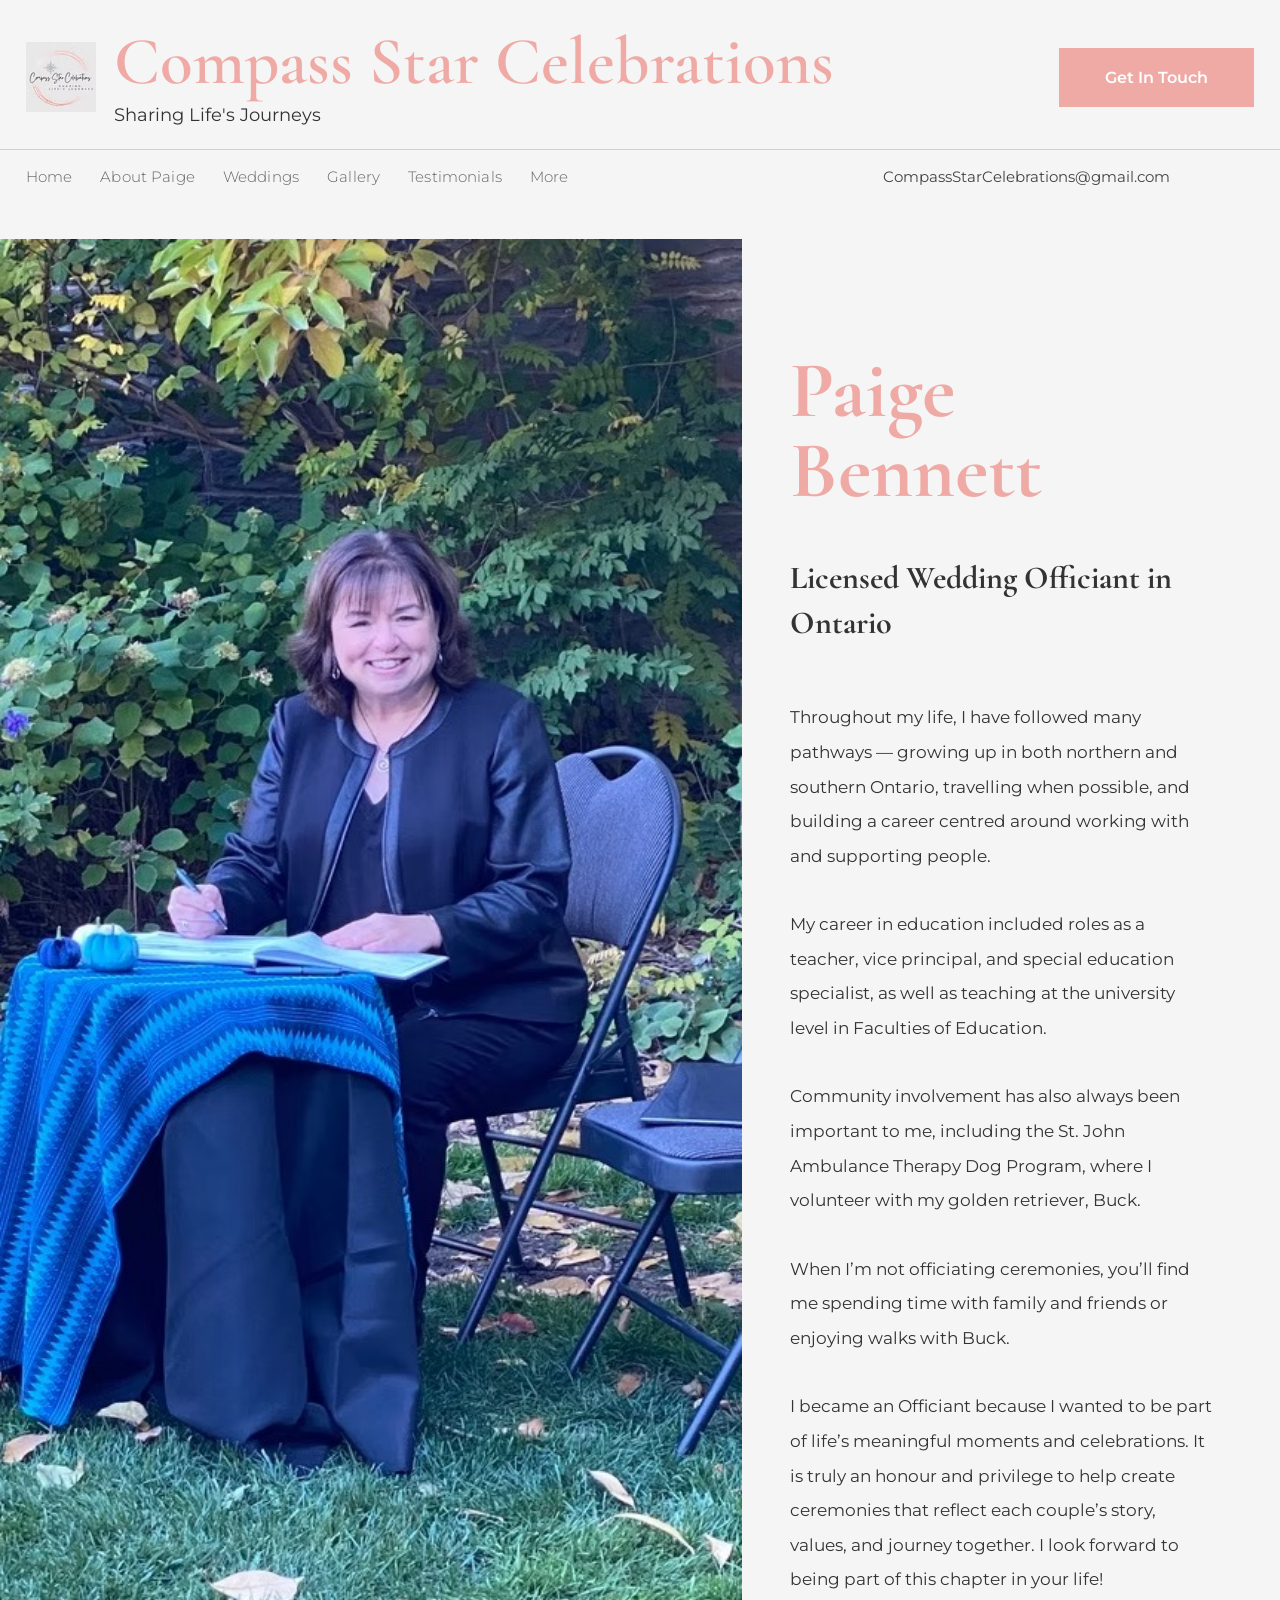
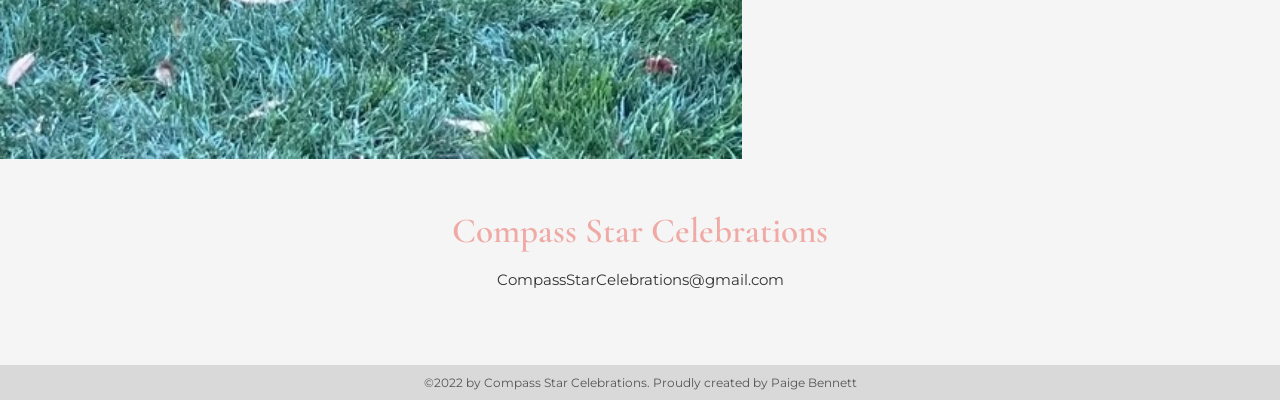
==== commit 0e3132ea: "fixing picture sizes" ====
--- a/about-paige.html
+++ b/about-paige.html
@@ -15,7 +15,7 @@
 
     <link
         rel="stylesheet"
-        href="css/styles.css?v=6">
+        href="css/styles.css?v=9">
 
     <!-- GOOGLE FONTS -->
 
--- a/css/styles.css
+++ b/css/styles.css
@@ -739,7 +739,7 @@
 .about-main-section {
     display: grid;
 
-    grid-template-columns: 50% 50%;
+    grid-template-columns: 58% 42%;
 
     align-items: start;
 
@@ -755,9 +755,10 @@
 .about-main-image img {
     width: 100%;
 
-    height: 1400px;
-
-    object-fit: cover;
+    height: auto;
+
+    object-fit: contain;
+    object-position: center top;
 
     display: block;
 }
@@ -765,7 +766,7 @@
 /* RIGHT CONTENT */
 
 .about-main-content {
-    padding: 120px 70px 0 55px;
+    padding: 112px 64px 0 48px;
 }
 
 /* NAME */
@@ -827,7 +828,7 @@
     }
 
     .about-main-image img {
-        height: 1200px;
+        height: auto;
     }
 }
 
@@ -1009,7 +1010,7 @@
 /* HERO */
 
 .weddings-hero {
-    height: 520px;
+    height: 260px;
 
     background-image:
         linear-gradient(
@@ -1037,31 +1038,31 @@
 
     padding: 20px;
 
-    transform: translateY(-72px);
+    transform: translateY(-20px);
 }
 
 .weddings-hero-content h2 {
     font-family: 'Playfair Display', serif;
 
-    font-size: 50px;
+    font-size: 44px;
 
     font-weight: 400;
 
-    line-height: 67px;
+    line-height: 62px;
 
     color: white;
 
-    margin-bottom: 28px;
+    margin-bottom: 18px;
 }
 
 .weddings-hero-content p {
     font-family: 'Playfair Display', serif;
 
-    font-size: 18px;
+    font-size: 15px;
 
     font-weight: 400;
 
-    line-height: 31.5px;
+    line-height: 24px;
 
     font-style: italic;
 
@@ -1097,7 +1098,7 @@
 .ceremony-image-card img {
     width: 100%;
 
-    height: 100%;
+    height: 370px;
 
     object-fit: cover;
 
@@ -1123,42 +1124,42 @@
 .ceremony-text-card {
     background: var(--color-card);
 
-    padding: 40px 30px;
+    padding: 24px 22px;
 
     text-align: left;
 
     display: flex;
     flex-direction: column;
-    justify-content: center;
+    justify-content: flex-start;
 }
 
 .ceremony-row:nth-child(3) .ceremony-text-card {
-    padding-top: 38px;
-    padding-bottom: 38px;
+    padding-top: 24px;
+    padding-bottom: 24px;
 }
 
 .ceremony-row:nth-child(3) .ceremony-image-card img {
-    height: 537px;
+    height: 370px;
 }
 
 .ceremony-text-card p {
     font-family: 'Playfair Display', serif;
 
-    font-size: 16px;
-
-    line-height: 28px;
+    font-size: 13px;
+
+    line-height: 22px;
 
     font-weight: 400;
 
     color: var(--color-text-medium);
 
-    margin-bottom: 16px;
+    margin-bottom: 10px;
 }
 
 .ceremony-text-card p.ceremony-body {
-    font-size: 18px;
-
-    line-height: 31.5px;
+    font-size: 14px;
+
+    line-height: 24px;
 }
 
 .ceremony-text-card p strong {
@@ -1192,19 +1193,19 @@
 
 .ceremony-includes-list {
     list-style: disc;
-    margin: 0 0 16px 8px;
-    padding: 0 0 0 20px;
+    margin: 0 0 10px 6px;
+    padding: 0 0 0 18px;
 
     list-style-position: outside;
 }
 
 .ceremony-includes-list li {
     font-family: 'Playfair Display', serif;
-    font-size: 16px;
-    line-height: 28px;
+    font-size: 13px;
+    line-height: 22px;
     font-weight: 400;
     color: var(--color-text-medium);
-    margin-bottom: 4px;
+    margin-bottom: 2px;
 }
 
 /* ========================================
@@ -1244,8 +1245,12 @@
 
 @media(max-width: 1200px) {
 
+    .weddings-hero {
+        height: 300px;
+    }
+
     .weddings-hero-content h2 {
-        font-size: 3rem;
+        font-size: 2.8rem;
     }
 
     .ceremony-image-overlay h3 {
@@ -1253,9 +1258,9 @@
     }
 
     .ceremony-text-card p {
-        font-size: 16px;
-
-        line-height: 28px;
+        font-size: 13px;
+
+        line-height: 22px;
     }
 }
 
@@ -1268,11 +1273,11 @@
     }
 
     .ceremony-image-card img {
-        height: 420px;
+        height: 360px;
     }
 
     .ceremony-image-card {
-        min-height: 420px;
+        min-height: 360px;
     }
 
     .ceremony-text-card {
@@ -1280,7 +1285,7 @@
     }
 
     .weddings-hero {
-        height: 620px;
+        height: 300px;
     }
 
     .weddings-hero-content h2 {
@@ -1361,8 +1366,11 @@
 }
 
 .gallery-grid {
-    column-count: 4;
-    column-gap: 8px;
+    display: grid;
+    grid-template-columns: repeat(4, minmax(0, 1fr));
+    grid-auto-rows: 8px;
+    grid-auto-flow: row;
+    gap: 8px;
 
     width: 100%;
     max-width: none;
@@ -1371,10 +1379,10 @@
 }
 
 .gallery-item {
+    display: block;
     position: relative;
     overflow: hidden;
-    break-inside: avoid;
-    margin: 0 0 8px;
+    margin: 0;
 }
 
 .gallery-item img {
@@ -1431,15 +1439,15 @@
 
 @media(max-width: 1024px) {
     .gallery-grid {
-        column-count: 3;
-    }
-}
-
-@media(max-width: 768px) {
+        grid-template-columns: repeat(3, minmax(0, 1fr));
+    }
+}
+
+@media(max-width: 900px) {
 
     .gallery-grid {
-        column-count: 2;
-        column-gap: 8px;
+        grid-template-columns: repeat(2, minmax(0, 1fr));
+        gap: 8px;
     }
 
     .gallery-hero-content h2 {
@@ -1447,11 +1455,12 @@
     }
 }
 
-@media(max-width: 600px) {
+@media(max-width: 640px) {
 
     .gallery-grid {
-        column-count: 1;
-        column-gap: 0;
+        grid-template-columns: 1fr;
+        gap: 6px;
+        grid-auto-rows: auto;
     }
 
     .gallery-hover-caption {
@@ -1652,9 +1661,10 @@
 .testimonial-banner img {
     width: 100%;
 
-    height: 520px;
+    height: 300px;
 
     object-fit: cover;
+    object-position: center 42%;
 
     display: block;
 }
@@ -1662,14 +1672,14 @@
 .testimonial-banner h2 {
     position: absolute;
     left: 50%;
-    top: 50%;
+    top: 42%;
     transform: translate(-50%, -50%);
-    font-size: 4.2rem;
+    font-size: 3rem;
     font-weight: 500;
     color: #ffffff;
     margin: 0;
     line-height: 1;
-    text-shadow: 0 2px 14px rgba(0, 0, 0, 0.3);
+    text-shadow: 0 2px 10px rgba(0, 0, 0, 0.28);
 }
 
 /* MAIN SECTION */
@@ -2084,25 +2094,27 @@
 ========================= */
 
 .humanist-section {
-    padding: 70px 0;
+    padding: 24px 0 0;
     background: var(--color-surface);
 }
 
 .humanist-container {
-    width: 92%;
-    max-width: 1600px;
-    margin: 0 auto;
-    display: flex;
+    width: 100%;
+    max-width: none;
+    margin: 0;
+    display: grid;
+    grid-template-columns: minmax(360px, 38%) 1fr;
     gap: 0;
     align-items: flex-start;
 }
 
 .humanist-left {
-    width: 46%;
+    width: auto;
+    padding: 0 34px 0 clamp(120px, 15vw, 170px);
 }
 
 .humanist-right {
-    width: 54%;
+    width: auto;
 }
 
 .humanist-right img {
@@ -2112,45 +2124,45 @@
 }
 
 .humanist-left h2 {
-    font-size: 50px;
-    line-height: 67px;
+    font-size: 47px;
+    line-height: 55px;
     font-weight: 400;
     color: var(--color-brand-dark);
-    margin-bottom: 20px;
+    margin-bottom: 14px;
 }
 
 .humanist-source {
     font-family: var(--font-display);
 
-    font-size: 20px;
-
-    line-height: 33.4px;
-
-    margin-bottom: 50px;
+    font-size: 13px;
+
+    line-height: 1.3;
+
+    margin-bottom: 28px;
     color: var(--color-text-medium);
 }
 
 .fact-item {
     display: flex;
     align-items: flex-start;
-    gap: 22px;
-    margin-bottom: 42px;
+    gap: 12px;
+    margin-bottom: 18px;
 }
 
 .fact-star {
     color: var(--color-brand-soft);
-    font-size: 30px;
+    font-size: 20px;
     line-height: 1;
-    margin-top: -6px;
+    margin-top: -2px;
     flex-shrink: 0;
 }
 
 .fact-item p {
     font-family: var(--font-display);
 
-    font-size: 18px;
-
-    line-height: 31.5px;
+    font-size: 13px;
+
+    line-height: 1.35;
 
     color: var(--color-text);
 }
@@ -2162,16 +2174,19 @@
 @media (max-width: 1100px) {
 
     .humanist-container {
+        display: flex;
         flex-direction: column;
     }
 
     .humanist-left,
     .humanist-right {
         width: 100%;
+        padding: 0 4%;
     }
 
     .humanist-left h2 {
         font-size: 48px;
+        line-height: 1.15;
     }
 
 }
@@ -2209,11 +2224,12 @@
 .faq-title-section {
     text-align: center;
 
-    padding: 60px 0 40px;
+    padding: 46px 0 24px;
 }
 
 .faq-title-section h2 {
-    font-size: 3.8rem;
+    font-size: 3.2rem;
+    line-height: 1.1;
 
     font-weight: 500;
 
@@ -2236,6 +2252,7 @@
     height: 100%;
 
     object-fit: cover;
+    object-position: center 58%;
 
     display: block;
 }
@@ -2247,39 +2264,40 @@
 
     display: flex;
 
-    justify-content: center;
-
-    align-items: center;
-
-    padding: 80px;
+    justify-content: flex-end;
+
+    align-items: flex-start;
+
+    padding: 10px 30px 16px 42px;
 }
 
 /* CONTENT */
 
 .faq-content {
-    max-width: 420px;
+    max-width: 270px;
 }
 
 .faq-content h3 {
-    font-size: 2.3rem;
+    font-size: 1.3rem;
+    line-height: 1.1;
 
     color: white;
 
-    margin-bottom: 28px;
+    margin-bottom: 12px;
 }
 
 .faq-content p {
-    font-size: 1rem;
-
-    line-height: 2;
+    font-size: 0.68rem;
+
+    line-height: 1.5;
 
     color: white;
 
-    margin-bottom: 22px;
+    margin-bottom: 10px;
 }
 
 .faq-content ul {
-    margin: 0 0 22px 24px;
+    margin: 0 0 10px 16px;
 
     padding: 0;
 
@@ -2287,11 +2305,11 @@
 }
 
 .faq-content li {
-    font-size: 1rem;
-
-    line-height: 2;
-
-    margin-bottom: 8px;
+    font-size: 0.68rem;
+
+    line-height: 1.5;
+
+    margin-bottom: 5px;
 }
 
 /* LINK */
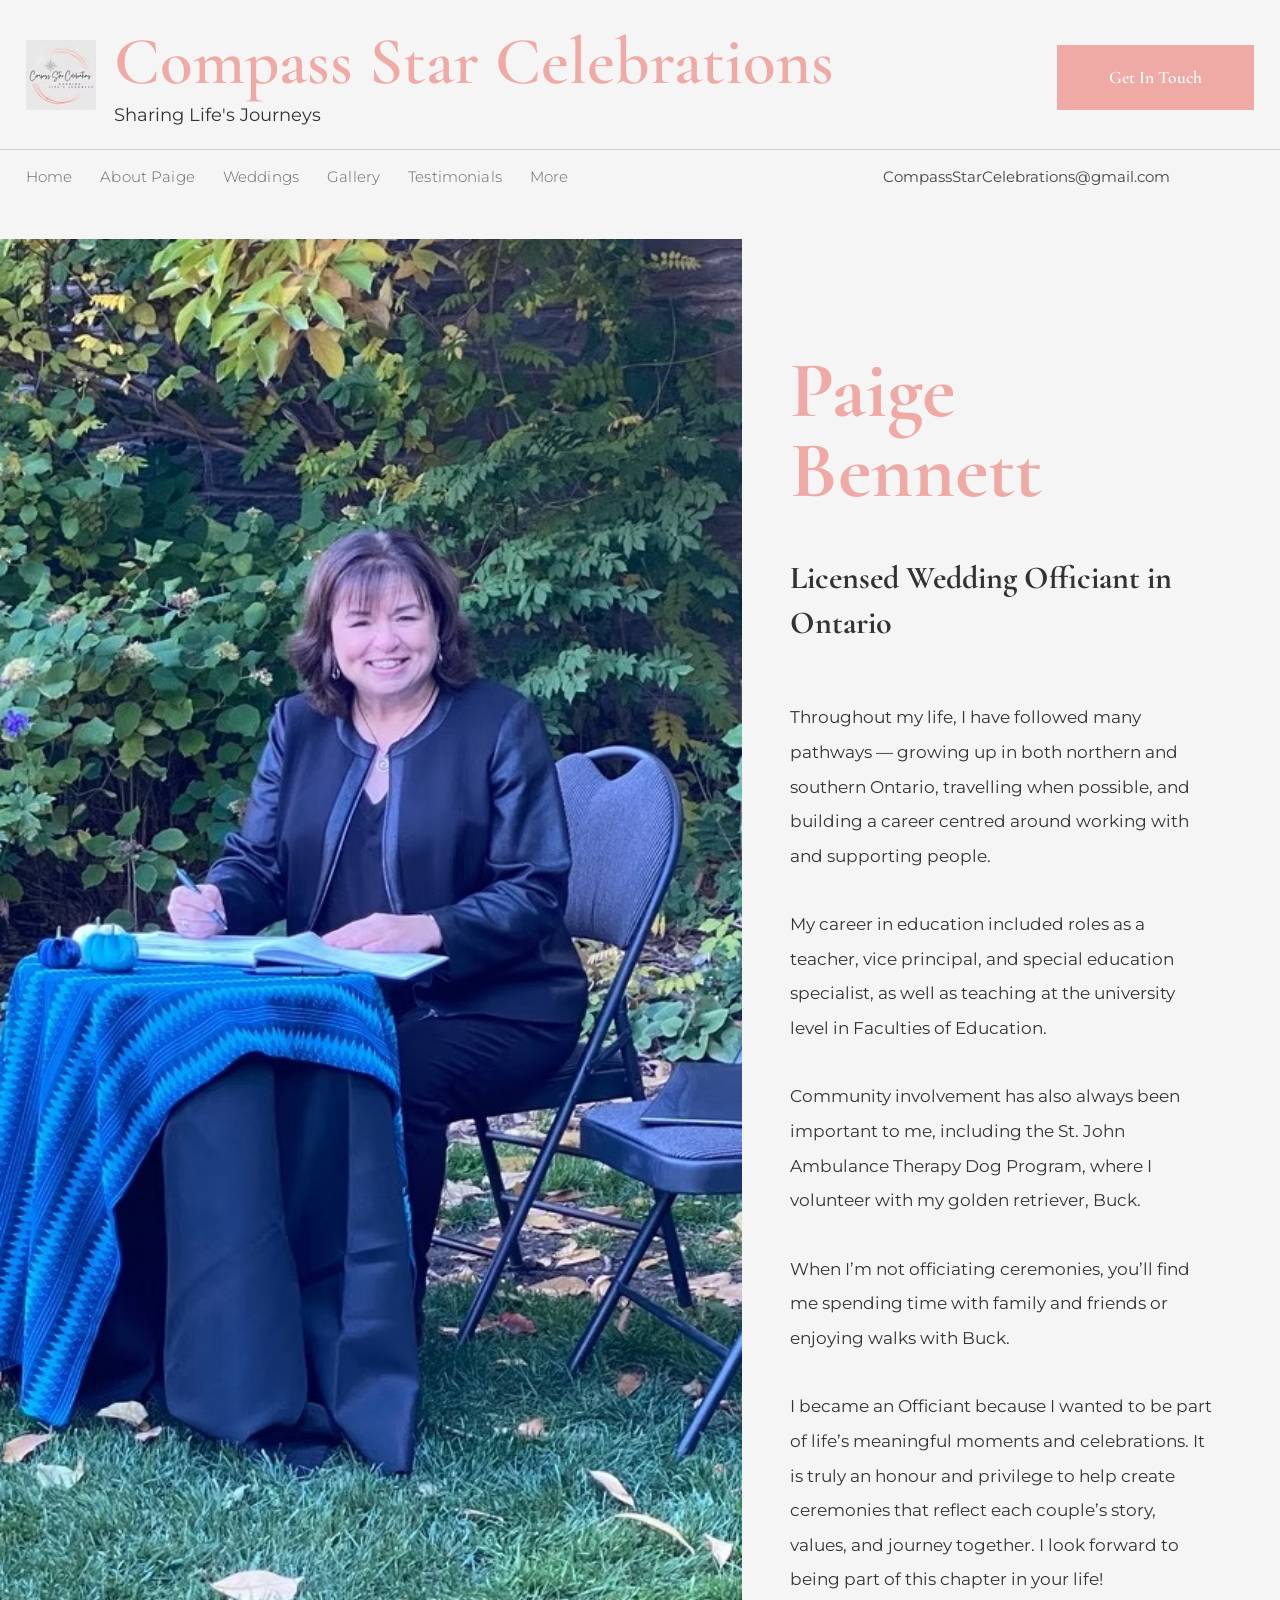
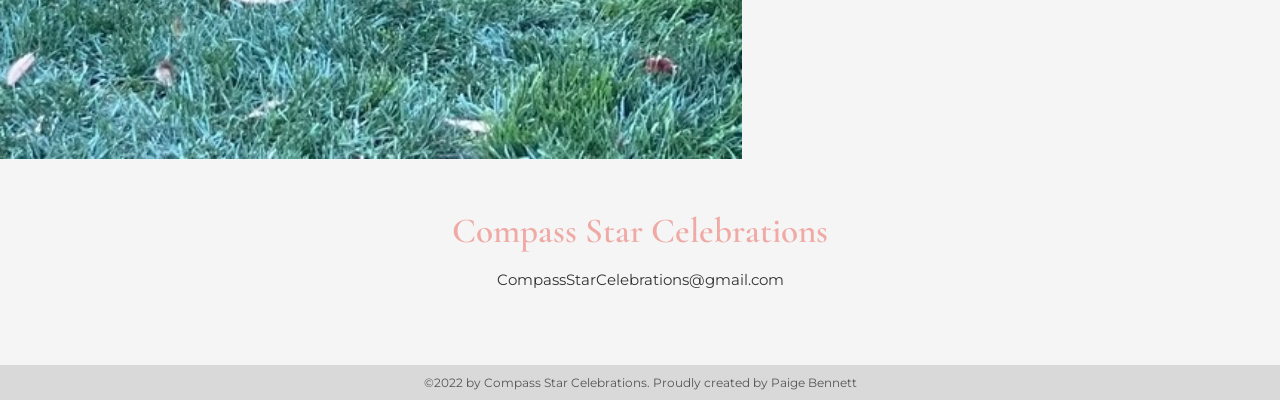
==== commit 97af947f: "home pages made" ====
--- a/about-paige.html
+++ b/about-paige.html
@@ -46,12 +46,18 @@
 
             <div class="brand-area">
 
-                <img
-                    src="images/hero/banner-hero.png"
-                    alt="Compass Star Celebrations Logo"
-                    class="logo-image">
+                <a href="index.html" class="brand-link" aria-label="Compass Star Celebrations home">
+
+                    <img
+                        src="images/hero/banner-hero.png"
+                        alt="Compass Star Celebrations Logo"
+                        class="logo-image">
+
+                </a>
 
                 <div class="brand-text">
+
+                    <a href="index.html" class="brand-link">
 
                     <h1>
                         Compass Star Celebrations
@@ -60,6 +66,8 @@
                     <p>
                         Sharing Life's Journeys
                     </p>
+
+                    </a>
 
                 </div>
 
--- a/css/styles.css
+++ b/css/styles.css
@@ -140,27 +140,40 @@
     color: var(--color-text);
 }
 
+.brand-link {
+    display: inline-block;
+    color: inherit;
+    text-decoration: none;
+}
+
+.brand-link:hover,
+.brand-link:focus-visible {
+    opacity: 0.92;
+}
+
 /* =========================
    BUTTON
 ========================= */
 
-.contact-btn {
+a.contact-btn {
     background: var(--color-brand);
 
     color: white;
 
+    font-family: var(--font-display);
+
     text-decoration: none;
 
-    padding: 20px 46px;
-
-    font-size: 1rem;
+    padding: 22px 52px;
+
+    font-size: 1.1rem;
 
     font-weight: 600;
 
     transition: 0.3s;
 }
 
-.contact-btn:hover {
+a.contact-btn:hover {
     opacity: 0.9;
 }
 
@@ -340,7 +353,7 @@
 
     grid-template-columns: 50% 50%;
 
-    align-items: start;
+    align-items: stretch;
 
     min-height: 820px;
 
@@ -353,7 +366,7 @@
 
 .hero-left {
     display: flex;
-    justify-content: center;
+    justify-content: flex-start;
 }
 
 .hero-image {
@@ -389,7 +402,7 @@
 
     line-height: 90px;
 
-    font-weight: 400;
+    font-weight: 700;
 
     color: var(--color-brand);
 
@@ -452,6 +465,8 @@
     display: grid;
 
     grid-template-columns: 1fr 1fr;
+
+    height: 840px;
 }
 
 .reverse {
@@ -491,15 +506,21 @@
 
     color: white;
 
-    margin-bottom: 40px;
+    margin: 0 0 40px;
 }
 
 .split-text p {
-    font-size: 1.1rem;
+    font-size: 1.3rem;
+
+    font-family: var(--font-display);
 
     line-height: 2;
 
-    margin-bottom: 24px;
+    margin: 0 0 24px;
+}
+
+.split-text p:last-child {
+    margin-bottom: 0;
 }
 
 /* =========================
@@ -517,7 +538,9 @@
 }
 
 .final-content p {
-    font-size: 1.05rem;
+    font-size: 1.3rem;
+
+    font-family: var(--font-display);
 
     font-weight: 600;
 
@@ -530,14 +553,14 @@
 
 /* BUTTON */
 
-.final-section .contact-btn {
+.final-section a.contact-btn {
     display: inline-block;
 
     margin-top: 45px;
 
-    padding: 18px 40px;
-
-    font-size: 0.95rem;
+    padding: 20px 46px;
+
+    font-size: 1rem;
 }
 
 /* =========================
@@ -878,6 +901,8 @@
 
     .split-section {
         grid-template-columns: 1fr;
+
+        height: auto;
     }
 
     .split-text {
@@ -928,7 +953,7 @@
         font-size: 1rem;
     }
 
-    .contact-btn {
+    a.contact-btn {
         padding: 16px 30px;
     }
 
@@ -1093,16 +1118,21 @@
 
 .ceremony-image-card {
     position: relative;
+    min-height: 400px;
 }
 
 .ceremony-image-card img {
     width: 100%;
 
-    height: 370px;
-
-    object-fit: cover;
+    height: 100%;
+    min-height: 0;
+
+    object-fit: contain;
+    object-position: center center;
 
     display: block;
+    position: absolute;
+    inset: 0;
 }
 
 /* OVERLAY */
@@ -1124,22 +1154,23 @@
 .ceremony-text-card {
     background: var(--color-card);
 
-    padding: 24px 22px;
+    padding: 40px 60px;
 
     text-align: left;
 
     display: flex;
     flex-direction: column;
+    align-items: flex-start;
     justify-content: flex-start;
 }
 
 .ceremony-row:nth-child(3) .ceremony-text-card {
-    padding-top: 24px;
-    padding-bottom: 24px;
+    padding-top: 40px;
+    padding-bottom: 40px;
 }
 
 .ceremony-row:nth-child(3) .ceremony-image-card img {
-    height: 370px;
+    height: 100%;
 }
 
 .ceremony-text-card p {
@@ -1175,7 +1206,7 @@
 
     font-weight: 400;
 
-    text-align: center;
+    text-align: left;
 
     color: var(--color-text-medium);
 
@@ -1193,10 +1224,11 @@
 
 .ceremony-includes-list {
     list-style: disc;
-    margin: 0 0 10px 6px;
-    padding: 0 0 0 18px;
+    margin: 0 0 10px 20px;
+    padding: 0;
 
     list-style-position: outside;
+    text-align: left;
 }
 
 .ceremony-includes-list li {
@@ -1206,6 +1238,7 @@
     font-weight: 400;
     color: var(--color-text-medium);
     margin-bottom: 2px;
+    text-align: left;
 }
 
 /* ========================================
@@ -1743,7 +1776,7 @@
 .testimonial-content {
     text-align: center;
 
-    padding-right: 40px;
+    padding-right: 110px;
 }
 
 .testimonial-content p {
@@ -1854,6 +1887,10 @@
 
     .testimonial-slide {
         gap: 50px;
+    }
+
+    .testimonial-content {
+        padding-right: 80px;
     }
 
     .testimonial-content p {
@@ -2094,7 +2131,7 @@
 ========================= */
 
 .humanist-section {
-    padding: 24px 0 0;
+    padding: 30px 0 0;
     background: var(--color-surface);
 }
 
@@ -2103,32 +2140,38 @@
     max-width: none;
     margin: 0;
     display: grid;
-    grid-template-columns: minmax(360px, 38%) 1fr;
+    grid-template-columns: 50% 50%;
     gap: 0;
-    align-items: flex-start;
+    align-items: stretch;
 }
 
 .humanist-left {
     width: auto;
-    padding: 0 34px 0 clamp(120px, 15vw, 170px);
+    max-width: none;
+    margin: 0;
+    padding: 0 26px 0 clamp(86px, 10vw, 150px);
 }
 
 .humanist-right {
+    display: block;
     width: auto;
 }
 
 .humanist-right img {
     width: 100%;
+    height: 100%;
     display: block;
     object-fit: cover;
+    object-position: center;
 }
 
 .humanist-left h2 {
-    font-size: 47px;
-    line-height: 55px;
+    font-size: 52px;
+    line-height: 1.04;
     font-weight: 400;
     color: var(--color-brand-dark);
     margin-bottom: 14px;
+    max-width: 420px;
 }
 
 .humanist-source {
@@ -2138,8 +2181,9 @@
 
     line-height: 1.3;
 
-    margin-bottom: 28px;
+    margin-bottom: 20px;
     color: var(--color-text-medium);
+    max-width: 300px;
 }
 
 .fact-item {
@@ -2151,20 +2195,21 @@
 
 .fact-star {
     color: var(--color-brand-soft);
-    font-size: 20px;
+    font-size: 27px;
     line-height: 1;
-    margin-top: -2px;
+    margin-top: -3px;
     flex-shrink: 0;
 }
 
 .fact-item p {
     font-family: var(--font-display);
 
-    font-size: 13px;
-
-    line-height: 1.35;
+    font-size: 12.8px;
+
+    line-height: 1.33;
 
     color: var(--color-text);
+    max-width: 300px;
 }
 
 /* =========================
@@ -2185,8 +2230,8 @@
     }
 
     .humanist-left h2 {
-        font-size: 48px;
-        line-height: 1.15;
+        font-size: 50px;
+        line-height: 1.08;
     }
 
 }
@@ -2194,25 +2239,32 @@
 @media (max-width: 768px) {
 
     .humanist-section {
-        padding: 40px 0;
+        padding: 36px 0 46px;
     }
 
     .humanist-left h2 {
-        font-size: 38px;
+        font-size: 40px;
+        line-height: 1.1;
+    }
+
+    .humanist-source {
+        font-size: 14px;
+        line-height: 1.35;
     }
 
     .fact-item {
-        gap: 16px;
-        margin-bottom: 30px;
+        gap: 12px;
+        margin-bottom: 16px;
     }
 
     .fact-star {
-        font-size: 28px;
+        font-size: 24px;
+        margin-top: -2px;
     }
 
     .fact-item p {
         font-size: 14px;
-        line-height: 1.7;
+        line-height: 1.4;
     }
 
 }
@@ -2228,8 +2280,8 @@
 }
 
 .faq-title-section h2 {
-    font-size: 3.2rem;
-    line-height: 1.1;
+    font-size: 50px;
+    line-height: 67px;
 
     font-weight: 500;
 
@@ -2244,6 +2296,11 @@
     grid-template-columns: 1fr 1fr;
 }
 
+.faq-grid-section > :nth-child(1),
+.faq-grid-section > :nth-child(2) {
+    height: 700px;
+}
+
 /* IMAGES */
 
 .faq-image img {
@@ -2252,7 +2309,7 @@
     height: 100%;
 
     object-fit: cover;
-    object-position: center 58%;
+    object-position: center center;
 
     display: block;
 }
@@ -2264,22 +2321,28 @@
 
     display: flex;
 
-    justify-content: flex-end;
-
-    align-items: flex-start;
-
-    padding: 10px 30px 16px 42px;
+    justify-content: center;
+
+    align-items: center;
+
+    padding: 24px 40px;
+}
+
+.faq-grid-section > .faq-text-box:nth-child(3) {
+    justify-content: center;
+    padding: 24px 40px;
 }
 
 /* CONTENT */
 
 .faq-content {
     max-width: 270px;
+    text-align: left;
 }
 
 .faq-content h3 {
-    font-size: 1.3rem;
-    line-height: 1.1;
+    font-size: 20px;
+    line-height: 27.5px;
 
     color: white;
 
@@ -2340,6 +2403,11 @@
         grid-template-columns: 1fr;
     }
 
+    .faq-grid-section > :nth-child(1),
+    .faq-grid-section > :nth-child(2) {
+        height: auto;
+    }
+
     .faq-text-box {
         padding: 60px 35px;
     }
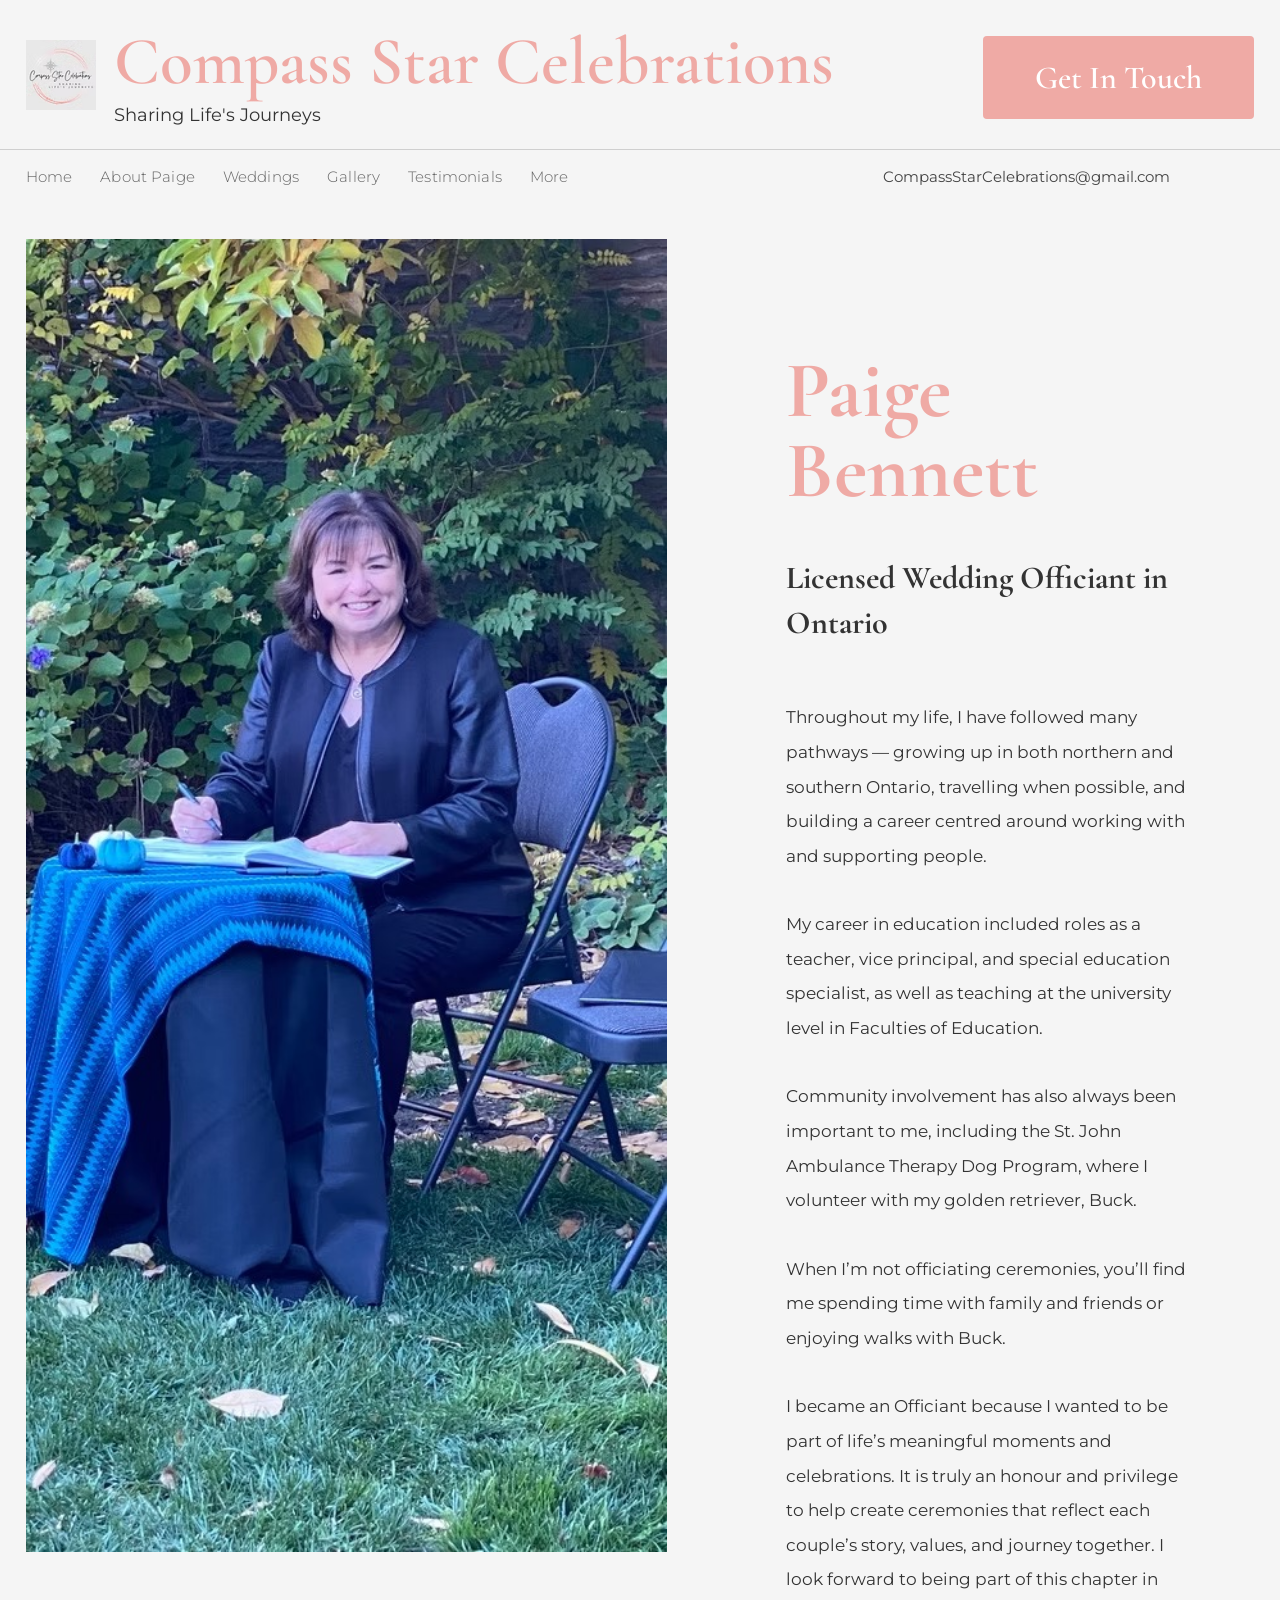
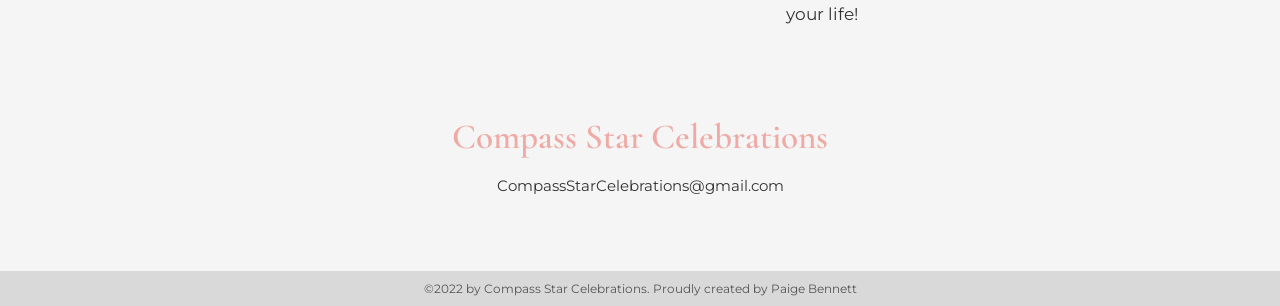
==== commit 092b35da: "changes using "Continue"" ====
--- a/about-paige.html
+++ b/about-paige.html
@@ -12,6 +12,8 @@
     <title>
         About Paige | Compass Star Celebrations
     </title>
+
+        <link rel="icon" type="image/png" href="images/logos/favicon.png">
 
     <link
         rel="stylesheet"
--- a/css/styles.css
+++ b/css/styles.css
@@ -1,3 +1,43 @@
+/* Match 'Let's Celebrate!' style for 'Your Wedding, Your Way!' */
+.celebrate-title {
+    font-size: 5rem;
+    color: var(--color-brand);
+    margin-bottom: 40px;
+    font-family: var(--font-display);
+    text-align: center;
+    font-weight: 700;
+}
+/* Overlay style for testimonials title */
+.testimonials-title-overlay {
+    position: absolute;
+    top: 50%;
+    left: 50%;
+    transform: translate(-50%, -50%);
+    width: 100%;
+    z-index: 2;
+    margin: 0;
+    padding: 0 10px;
+    text-shadow: 0 2px 12px rgba(0,0,0,0.18);
+    color: #fff !important;
+}
+/* Testimonials Title Style (matches home page) */
+.testimonials-title {
+    font-size: 4.2rem;
+    line-height: 0.95;
+    font-weight: 600;
+    color: var(--color-brand);
+    font-family: var(--font-display);
+    text-align: center;
+    margin: 0 0 32px 0;
+}
+.weddings-final-content .weddings-final-medium {
+    font-size: 1.25rem;
+    font-weight: 500;
+    margin-bottom: 14px;
+    color: var(--color-text-medium);
+    font-family: 'Playfair Display', serif;
+    text-align: center;
+}
 /* =========================
    RESET
 ========================= */
@@ -155,25 +195,32 @@
    BUTTON
 ========================= */
 
-a.contact-btn {
+
+a.contact-btn,
+button.contact-btn,
+.contact-btn {
     background: var(--color-brand);
-
     color: white;
-
     font-family: var(--font-display);
-
     text-decoration: none;
-
     padding: 22px 52px;
-
-    font-size: 1.1rem;
-
+    font-size: 2rem;
     font-weight: 600;
-
+    border: none;
+    border-radius: 4px;
+    cursor: pointer;
     transition: 0.3s;
-}
-
-a.contact-btn:hover {
+    display: inline-block;
+}
+
+/* Make the Submit button text larger on the contact page */
+button.submit-btn {
+    font-size: 2.5rem;
+}
+
+a.contact-btn:hover,
+button.contact-btn:hover,
+.contact-btn:hover {
     opacity: 0.9;
 }
 
@@ -350,14 +397,26 @@
 
 .hero-section {
     display: grid;
-
     grid-template-columns: 50% 50%;
-
     align-items: stretch;
-
     min-height: 820px;
-
     padding-top: 0;
+}
+
+.hero-right {
+    display: flex;
+    align-items: center;
+    justify-content: center;
+}
+
+.hero-content {
+    width: 100%;
+    max-width: 460px;
+    display: flex;
+    flex-direction: column;
+    align-items: center;
+    justify-content: center;
+    height: 100%;
 }
 
 /* =========================
@@ -384,8 +443,8 @@
 
 .hero-right {
     display: flex;
-    justify-content: center;
-    align-items: center;
+    align-items: stretch;
+    justify-content: stretch;
 }
 
 .hero-content {
@@ -768,20 +827,29 @@
 
     padding-top: 35px;
 
-    max-width: 1700px;
+    width: 96%;
+
+    max-width: 1450px;
 
     margin: auto;
 }
 
 /* LEFT IMAGE */
 
+.about-main-image {
+    display: flex;
+    justify-content: flex-start;
+}
+
 .about-main-image img {
-    width: 100%;
+    width: 90%;
+
+    max-width: 860px;
 
     height: auto;
 
     object-fit: contain;
-    object-position: center top;
+    object-position: left top;
 
     display: block;
 }
@@ -851,6 +919,10 @@
     }
 
     .about-main-image img {
+        width: 100%;
+
+        max-width: none;
+
         height: auto;
     }
 }
@@ -1067,9 +1139,9 @@
 }
 
 .weddings-hero-content h2 {
-    font-family: 'Playfair Display', serif;
-
-    font-size: 44px;
+    font-family: var(--font-display);
+
+    font-size: 46px;
 
     font-weight: 400;
 
@@ -1080,14 +1152,22 @@
     margin-bottom: 18px;
 }
 
+.weddings-hero-subtitle {
+    display: block;
+
+    font-size: 30px;
+
+    line-height: 1.2;
+}
+
 .weddings-hero-content p {
-    font-family: 'Playfair Display', serif;
-
-    font-size: 15px;
+    font-family: var(--font-display);
+
+    font-size: 22px;
 
     font-weight: 400;
 
-    line-height: 24px;
+    line-height: 1.35;
 
     font-style: italic;
 
@@ -1112,6 +1192,8 @@
     grid-template-columns: repeat(2, 1fr);
 
     align-items: stretch;
+
+    min-height: 680px;
 }
 
 /* IMAGE CARD */
@@ -1127,7 +1209,7 @@
     height: 100%;
     min-height: 0;
 
-    object-fit: contain;
+    object-fit: cover;
     object-position: center center;
 
     display: block;
@@ -1161,7 +1243,7 @@
     display: flex;
     flex-direction: column;
     align-items: flex-start;
-    justify-content: flex-start;
+    justify-content: center;
 }
 
 .ceremony-row:nth-child(3) .ceremony-text-card {
@@ -1176,9 +1258,9 @@
 .ceremony-text-card p {
     font-family: 'Playfair Display', serif;
 
-    font-size: 13px;
-
-    line-height: 22px;
+    font-size: 14px;
+
+    line-height: 24px;
 
     font-weight: 400;
 
@@ -1188,9 +1270,9 @@
 }
 
 .ceremony-text-card p.ceremony-body {
-    font-size: 14px;
-
-    line-height: 24px;
+    font-size: 15px;
+
+    line-height: 26px;
 }
 
 .ceremony-text-card p strong {
@@ -1200,9 +1282,9 @@
 .ceremony-card-title {
     font-family: 'Playfair Display', serif;
 
-    font-size: 22px;
-
-    line-height: 31.02px;
+    font-size: 24px;
+
+    line-height: 34px;
 
     font-weight: 400;
 
@@ -1233,8 +1315,8 @@
 
 .ceremony-includes-list li {
     font-family: 'Playfair Display', serif;
-    font-size: 13px;
-    line-height: 22px;
+    font-size: 14px;
+    line-height: 24px;
     font-weight: 400;
     color: var(--color-text-medium);
     margin-bottom: 2px;
@@ -1268,6 +1350,12 @@
     margin-bottom: 18px;
 }
 
+.weddings-final-content .weddings-final-small {
+    font-size: 0.85rem;
+    font-weight: 400;
+    margin-bottom: 10px;
+}
+
 .weddings-final-content p:last-of-type {
     margin-bottom: 56px;
 }
@@ -1286,6 +1374,10 @@
         font-size: 2.8rem;
     }
 
+    .weddings-hero-subtitle {
+        font-size: 2rem;
+    }
+
     .ceremony-image-overlay h3 {
         font-size: 2.8rem;
     }
@@ -1303,6 +1395,8 @@
 
     .ceremony-row {
         grid-template-columns: 1fr;
+
+        min-height: auto;
     }
 
     .ceremony-image-card img {
@@ -1325,8 +1419,12 @@
         font-size: 4rem;
     }
 
+    .weddings-hero-subtitle {
+        font-size: 2.6rem;
+    }
+
     .weddings-hero-content p {
-        font-size: 1.4rem;
+        font-size: 1.8rem;
     }
 }
 
@@ -1342,8 +1440,12 @@
         font-size: 2.8rem;
     }
 
+    .weddings-hero-subtitle {
+        font-size: 2rem;
+    }
+
     .weddings-hero-content p {
-        font-size: 1.1rem;
+        font-size: 1.5rem;
     }
 
     .ceremony-image-overlay h3 {
@@ -2154,12 +2256,46 @@
 
 .humanist-right {
     display: block;
-    width: auto;
-}
-
-.humanist-right img {
-    width: 100%;
-    height: 100%;
+    .humanist-container {
+        display: flex;
+        flex-direction: row;
+        align-items: stretch;
+        width: 100%;
+        min-height: 600px;
+    }
+
+    .humanist-left {
+        flex: 1 1 0;
+        max-width: none;
+        margin: 0;
+        padding: 0 26px 0 clamp(86px, 10vw, 150px);
+        display: flex;
+        flex-direction: column;
+        justify-content: center;
+    }
+
+    .humanist-right {
+        flex: 1 1 0;
+        display: flex;
+        align-items: center;
+        justify-content: center;
+    }
+
+    .humanist-right img {
+        width: 80%;
+        height: 320px;
+        max-width: 400px;
+        max-height: 320px;
+        object-fit: cover;
+        object-position: center;
+    }
+
+    .fact-item {
+        display: flex;
+        align-items: flex-start;
+        gap: 12px;
+        margin-bottom: 38px;
+    }
     display: block;
     object-fit: cover;
     object-position: center;
@@ -2176,14 +2312,11 @@
 
 .humanist-source {
     font-family: var(--font-display);
-
-    font-size: 13px;
-
-    line-height: 1.3;
-
+    font-size: 1.3rem;
+    line-height: 1.5;
     margin-bottom: 20px;
     color: var(--color-text-medium);
-    max-width: 300px;
+    max-width: 420px;
 }
 
 .fact-item {
@@ -2196,20 +2329,21 @@
 .fact-star {
     color: var(--color-brand-soft);
     font-size: 27px;
-    line-height: 1;
-    margin-top: -3px;
+    line-height: 2.1;
+    margin-top: 0.2em;
     flex-shrink: 0;
+    display: flex;
+    align-items: center;
+    height: 100%;
 }
 
 .fact-item p {
     font-family: var(--font-display);
-
-    font-size: 12.8px;
-
-    line-height: 1.33;
-
+    font-size: 1.75rem;
+    line-height: 2.1;
     color: var(--color-text);
-    max-width: 300px;
+    max-width: 800px;
+    margin-bottom: 18px;
 }
 
 /* =========================
@@ -2298,7 +2432,7 @@
 
 .faq-grid-section > :nth-child(1),
 .faq-grid-section > :nth-child(2) {
-    height: 700px;
+    height: 780px;
 }
 
 /* IMAGES */
@@ -2325,20 +2459,27 @@
 
     align-items: center;
 
-    padding: 24px 40px;
+
+
+
+            padding: 48px 40px;
 }
 
 .faq-grid-section > .faq-text-box:nth-child(3) {
     justify-content: center;
-    padding: 24px 40px;
+    padding: 48px 40px;
 }
 
 /* CONTENT */
 
 .faq-content {
-    max-width: 270px;
+    max-width: 700px;
     text-align: left;
-}
+    width: 100%;
+    display: block;
+    box-sizing: border-box;
+    padding: 32px 36px;
+    }
 
 .faq-content h3 {
     font-size: 20px;
@@ -2350,13 +2491,11 @@
 }
 
 .faq-content p {
-    font-size: 0.68rem;
-
+    font-size: 1rem;
     line-height: 1.5;
-
     color: white;
-
-    margin-bottom: 10px;
+    margin-bottom: 14px;
+    word-break: break-word;
 }
 
 .faq-content ul {
@@ -2368,11 +2507,9 @@
 }
 
 .faq-content li {
-    font-size: 0.68rem;
-
-    line-height: 1.5;
-
-    margin-bottom: 5px;
+    font-size: 0.95rem;
+    line-height: 1.4;
+    margin-bottom: 6px;
 }
 
 /* LINK */
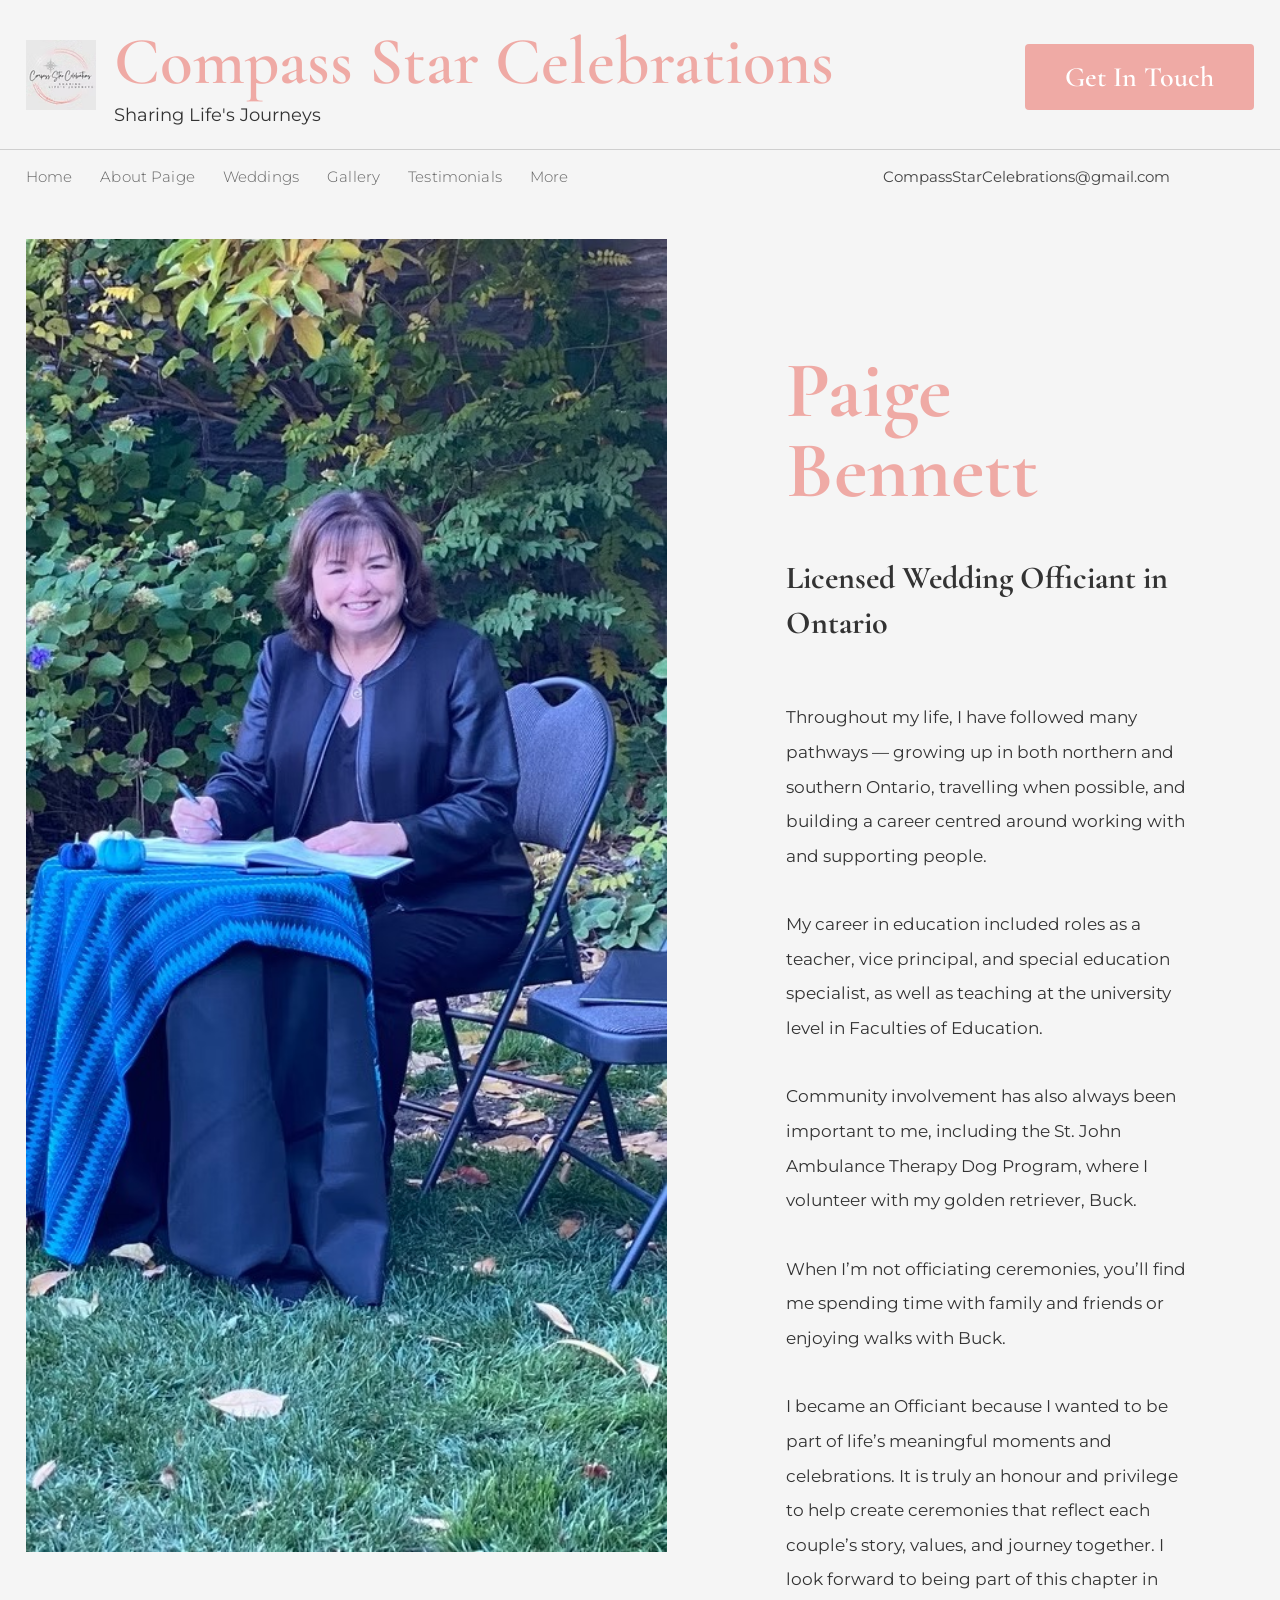
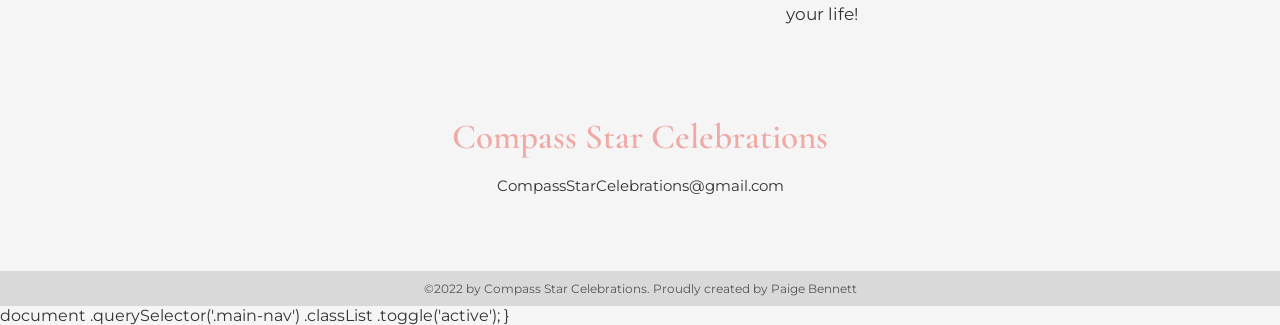
==== commit 993743c2: "added fading on header on mobile app" ====
--- a/about-paige.html
+++ b/about-paige.html
@@ -348,6 +348,8 @@
 
         function toggleMenu() {
 
+    <script src="js/header-scroll.js"></script>
+
             document
                 .querySelector('.main-nav')
                 .classList
--- a/css/styles.css
+++ b/css/styles.css
@@ -138,12 +138,20 @@
    TOP HEADER
 ========================= */
 
+
 .top-header {
     display: flex;
     justify-content: space-between;
     align-items: center;
-
     padding: 30px 0 24px;
+}
+
+.top-header .brand-area {
+    flex: 0 0 auto;
+}
+
+.top-header > .contact-btn {
+    margin-left: auto;
 }
 
 /* =========================
@@ -203,14 +211,15 @@
     color: white;
     font-family: var(--font-display);
     text-decoration: none;
-    padding: 22px 52px;
-    font-size: 2rem;
+    padding: 16px 40px;
+    font-size: 1.75rem;
     font-weight: 600;
     border: none;
     border-radius: 4px;
     cursor: pointer;
     transition: 0.3s;
     display: inline-block;
+    margin-left: auto;
 }
 
 /* Make the Submit button text larger on the contact page */
@@ -342,6 +351,8 @@
     line-height: 1;
 
     transition: color 0.3s ease;
+
+    font-family: var(--font-body) !important;
 }
 
 nav a:hover {
@@ -2238,11 +2249,11 @@
 }
 
 .humanist-container {
-    width: 100%;
-    max-width: none;
-    margin: 0;
+    width: 96%;
+    max-width: 1450px;
+    margin: 0 auto;
     display: grid;
-    grid-template-columns: 50% 50%;
+    grid-template-columns: 48% 52%;
     gap: 0;
     align-items: stretch;
 }
@@ -2251,54 +2262,19 @@
     width: auto;
     max-width: none;
     margin: 0;
-    padding: 0 26px 0 clamp(86px, 10vw, 150px);
-}
-
-.humanist-right {
-    display: block;
-    .humanist-container {
-        display: flex;
-        flex-direction: row;
-        align-items: stretch;
-        width: 100%;
-        min-height: 600px;
-    }
-
-    .humanist-left {
-        flex: 1 1 0;
-        max-width: none;
-        margin: 0;
-        padding: 0 26px 0 clamp(86px, 10vw, 150px);
-        display: flex;
-        flex-direction: column;
-        justify-content: center;
-    }
-
-    .humanist-right {
-        flex: 1 1 0;
-        display: flex;
-        align-items: center;
-        justify-content: center;
-    }
-
-    .humanist-right img {
-        width: 80%;
-        height: 320px;
-        max-width: 400px;
-        max-height: 320px;
-        object-fit: cover;
-        object-position: center;
-    }
-
-    .fact-item {
-        display: flex;
-        align-items: flex-start;
-        gap: 12px;
-        margin-bottom: 38px;
-    }
-    display: block;
+    padding: 0 30px 0 0;
+    min-width: 0;
+    justify-content: flex-start;
+}
+
+.humanist-right img {
+    width: 100%;
+    height: 100%;
+    max-width: none;
+    max-height: none;
     object-fit: cover;
     object-position: center;
+    display: block;
 }
 
 .humanist-left h2 {
@@ -2329,21 +2305,20 @@
 .fact-star {
     color: var(--color-brand-soft);
     font-size: 27px;
-    line-height: 2.1;
-    margin-top: 0.2em;
+    line-height: 1;
+    margin: 0;
     flex-shrink: 0;
     display: flex;
     align-items: center;
-    height: 100%;
 }
 
 .fact-item p {
     font-family: var(--font-display);
-    font-size: 1.75rem;
-    line-height: 2.1;
+    font-size: 1.4rem;
+    line-height: 1.45;
     color: var(--color-text);
-    max-width: 800px;
-    margin-bottom: 18px;
+    max-width: 420px;
+    margin-bottom: 14px;
 }
 
 /* =========================
@@ -2403,6 +2378,52 @@
 
 }
 
+/* =========================
+   MOBILE: overlay header + hide on scroll
+   Header will overlay page content and slide away on scroll down
+========================= */
+
+@media (max-width: 900px) {
+
+    header {
+        position: absolute;
+        top: 0;
+        left: 0;
+        right: 0;
+        background: transparent;
+        z-index: 9999;
+        transition: transform 0.28s ease;
+        will-change: transform;
+    }
+
+    .top-header {
+        padding: 12px 0 8px;
+    }
+
+    /* make the Get In Touch button sit over the hero image */
+    .top-header .contact-btn {
+        position: absolute;
+        left: 50%;
+        transform: translateX(-50%);
+        top: 110px;
+        padding: 12px 28px;
+        font-size: 1.15rem;
+        border-radius: 6px;
+        box-shadow: 0 6px 18px rgba(0,0,0,0.12);
+    }
+
+    /* when hidden, slide header up */
+    header.header-hidden {
+        transform: translateY(-130%);
+    }
+
+    /* ensure nav sits below header overlay */
+    .nav-container {
+        margin-top: 0;
+    }
+
+}
+
 /* ========================================
    FAQ PAGE
 ======================================== */
@@ -2459,18 +2480,15 @@
 
     align-items: center;
 
-
-
-
-            padding: 48px 40px;
-}
-
-.faq-grid-section > .faq-text-box:nth-child(3) {
-    justify-content: center;
     padding: 48px 40px;
-}
-
-/* CONTENT */
+    }
+
+    .faq-grid-section > .faq-text-box:nth-child(3) {
+        justify-content: center;
+        padding: 48px 40px;
+    }
+
+    /* CONTENT */
 
 .faq-content {
     max-width: 700px;
@@ -2534,6 +2552,10 @@
    FAQ RESPONSIVE
 ======================================== */
 
+
+
+
+
 @media(max-width: 900px) {
 
     .faq-grid-section {
@@ -2549,6 +2571,15 @@
         padding: 60px 35px;
     }
 
+
+
+
+
+
+
+
+
+
     .faq-title-section h2 {
         font-size: 3rem;
     }
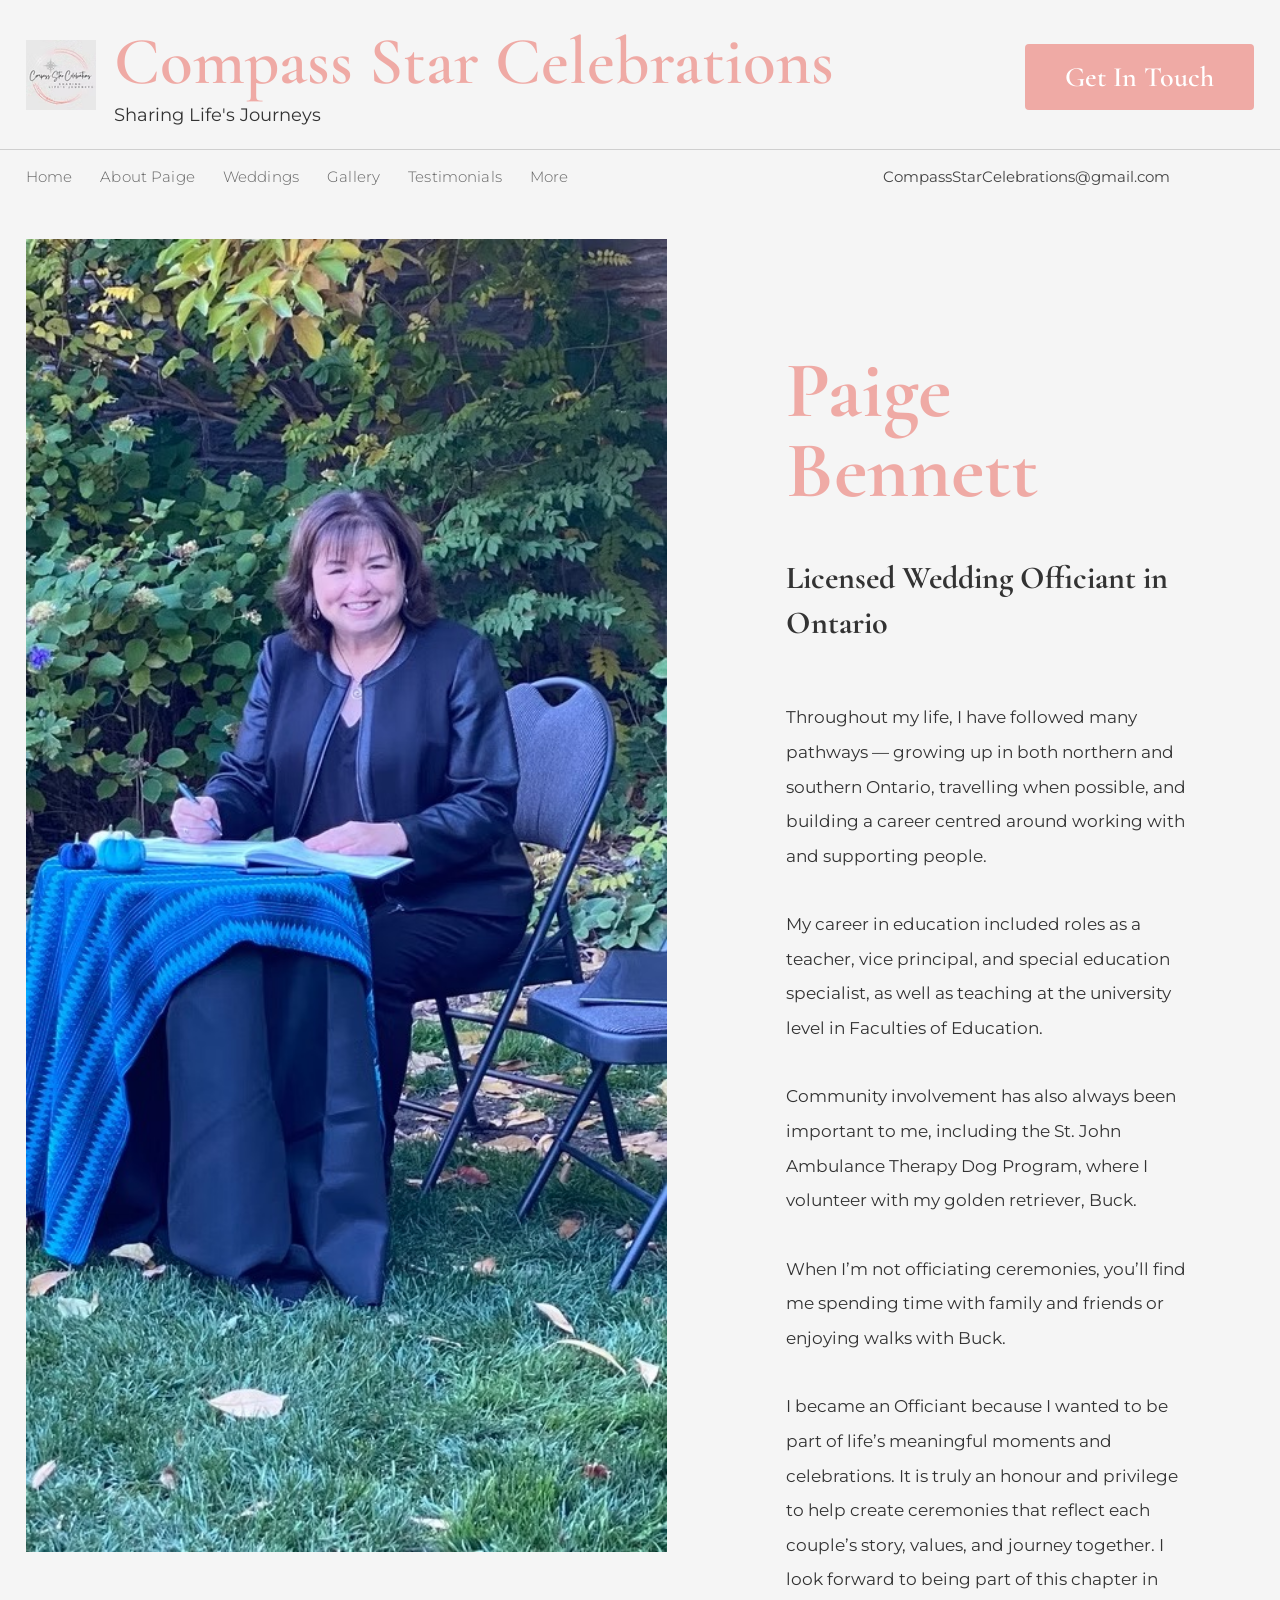
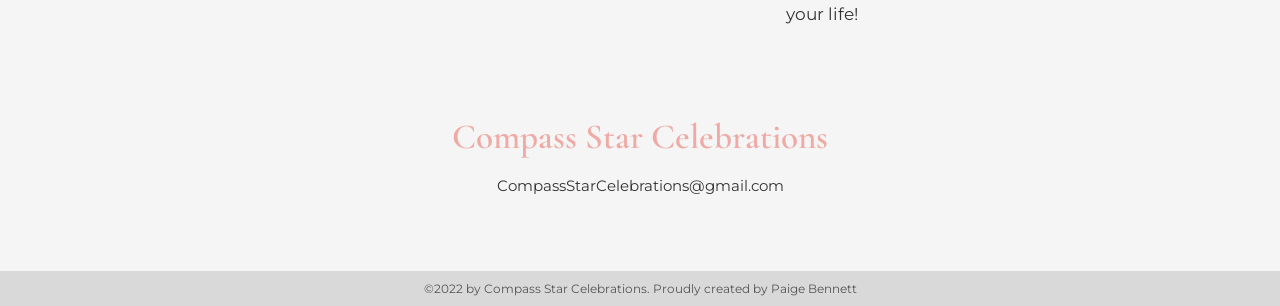
==== commit 00ca2a6b: "home page worked but others did not for mobile - fixed other pages" ====
--- a/about-paige.html
+++ b/about-paige.html
@@ -348,8 +348,6 @@
 
         function toggleMenu() {
 
-    <script src="js/header-scroll.js"></script>
-
             document
                 .querySelector('.main-nav')
                 .classList
@@ -359,6 +357,7 @@
 
     </script>
 
+    <script src="js/header-scroll.js"></script>
 </body>
 
 </html>
--- a/css/styles.css
+++ b/css/styles.css
@@ -2379,47 +2379,68 @@
 }
 
 /* =========================
-   MOBILE: overlay header + hide on scroll
-   Header will overlay page content and slide away on scroll down
+   MOBILE: overlay button + hide header on scroll
 ========================= */
 
 @media (max-width: 900px) {
 
+    body {
+        padding-top: 240px;
+    }
+
     header {
-        position: absolute;
+        position: fixed;
         top: 0;
         left: 0;
         right: 0;
-        background: transparent;
+        width: 100%;
+        background: rgba(255,255,255,0.98);
         z-index: 9999;
         transition: transform 0.28s ease;
         will-change: transform;
     }
 
     .top-header {
-        padding: 12px 0 8px;
-    }
-
-    /* make the Get In Touch button sit over the hero image */
+        position: relative;
+        padding: 12px 0 10px;
+    }
+
     .top-header .contact-btn {
+        display: inline-block;
         position: absolute;
         left: 50%;
         transform: translateX(-50%);
-        top: 110px;
-        padding: 12px 28px;
-        font-size: 1.15rem;
+        top: calc(100% + 8px);
+        padding: 12px 26px;
+        font-size: 1.1rem;
         border-radius: 6px;
         box-shadow: 0 6px 18px rgba(0,0,0,0.12);
-    }
-
-    /* when hidden, slide header up */
-    header.header-hidden {
-        transform: translateY(-130%);
-    }
-
-    /* ensure nav sits below header overlay */
+        z-index: 10001;
+    }
+
     .nav-container {
         margin-top: 0;
+        position: relative;
+    }
+
+    .main-nav {
+        position: absolute;
+        top: 100%;
+        left: 0;
+        right: 0;
+        width: 100%;
+        background: rgba(255,255,255,0.98);
+        display: none;
+        z-index: 10000;
+        padding: 25px 0;
+    }
+
+    .main-nav.active {
+        display: block;
+    }
+
+    header.header-hidden {
+        transform: translateY(-100%);
     }
 
 }
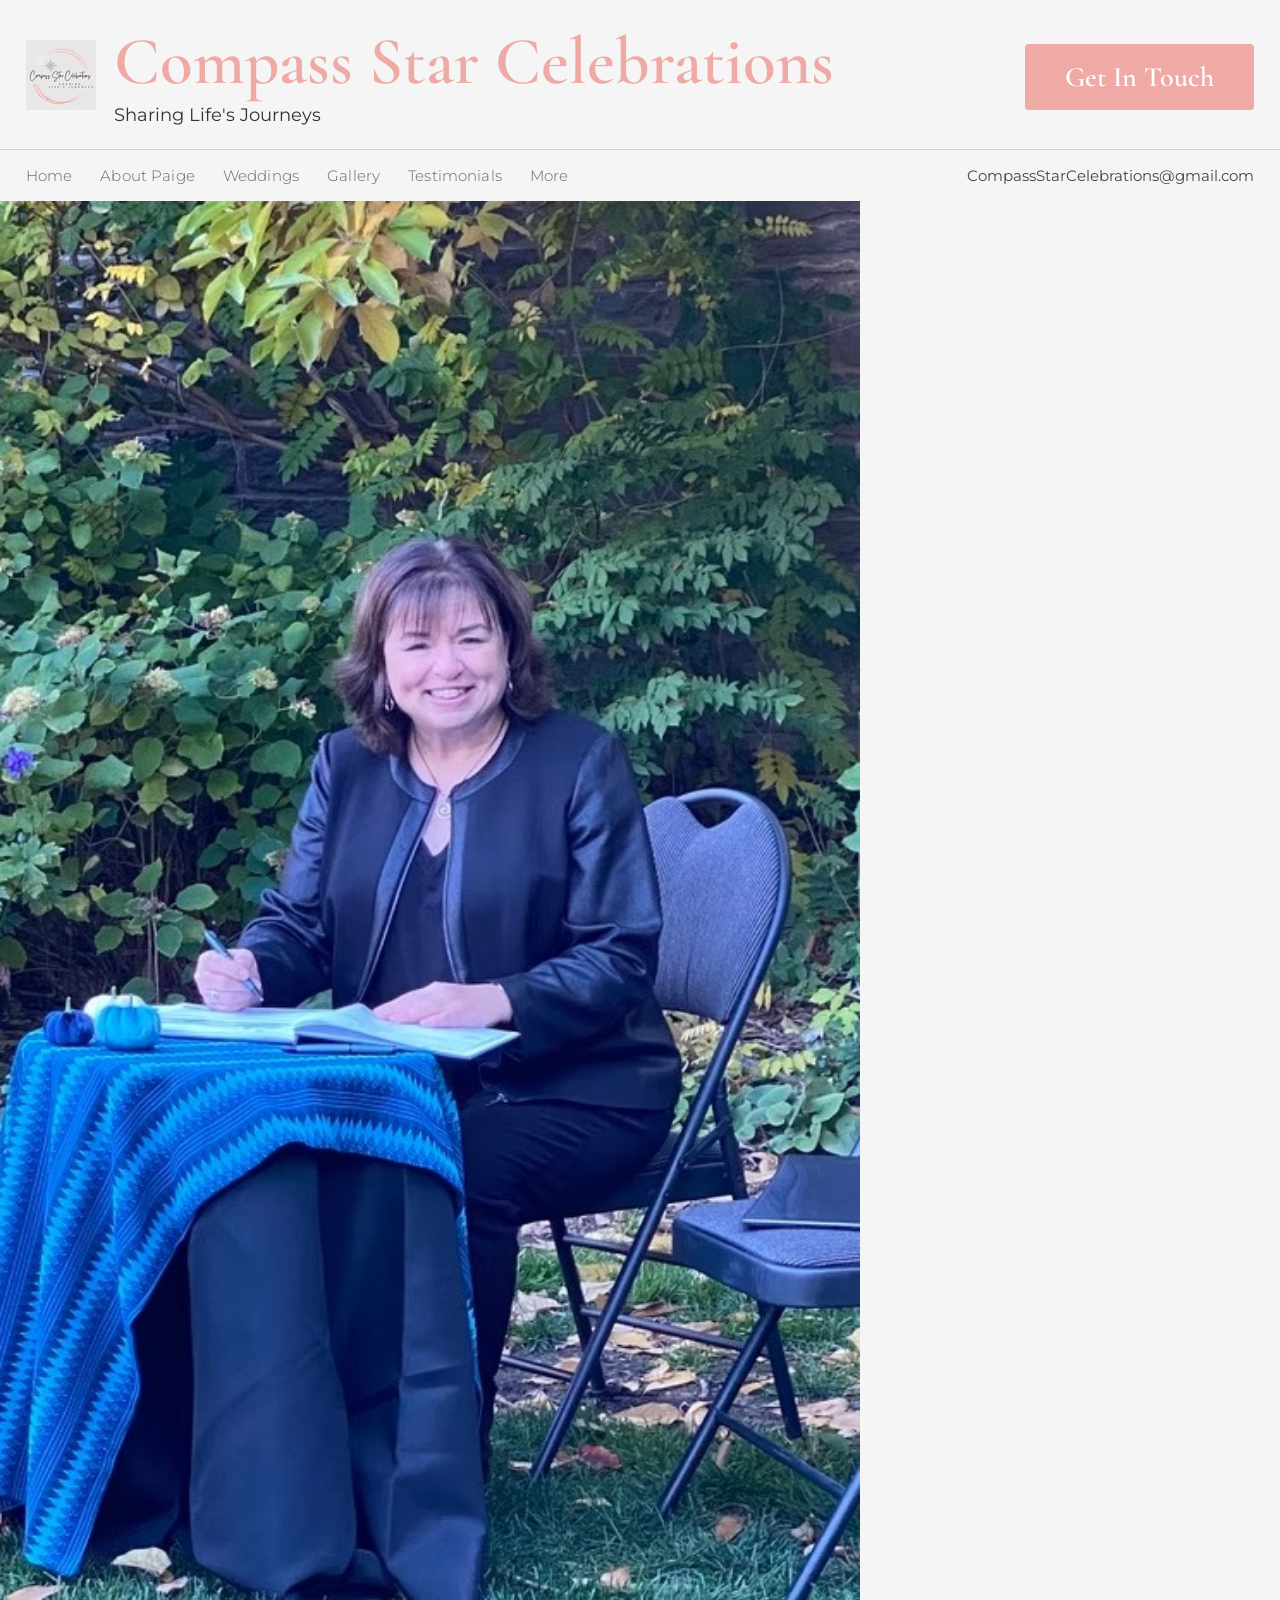
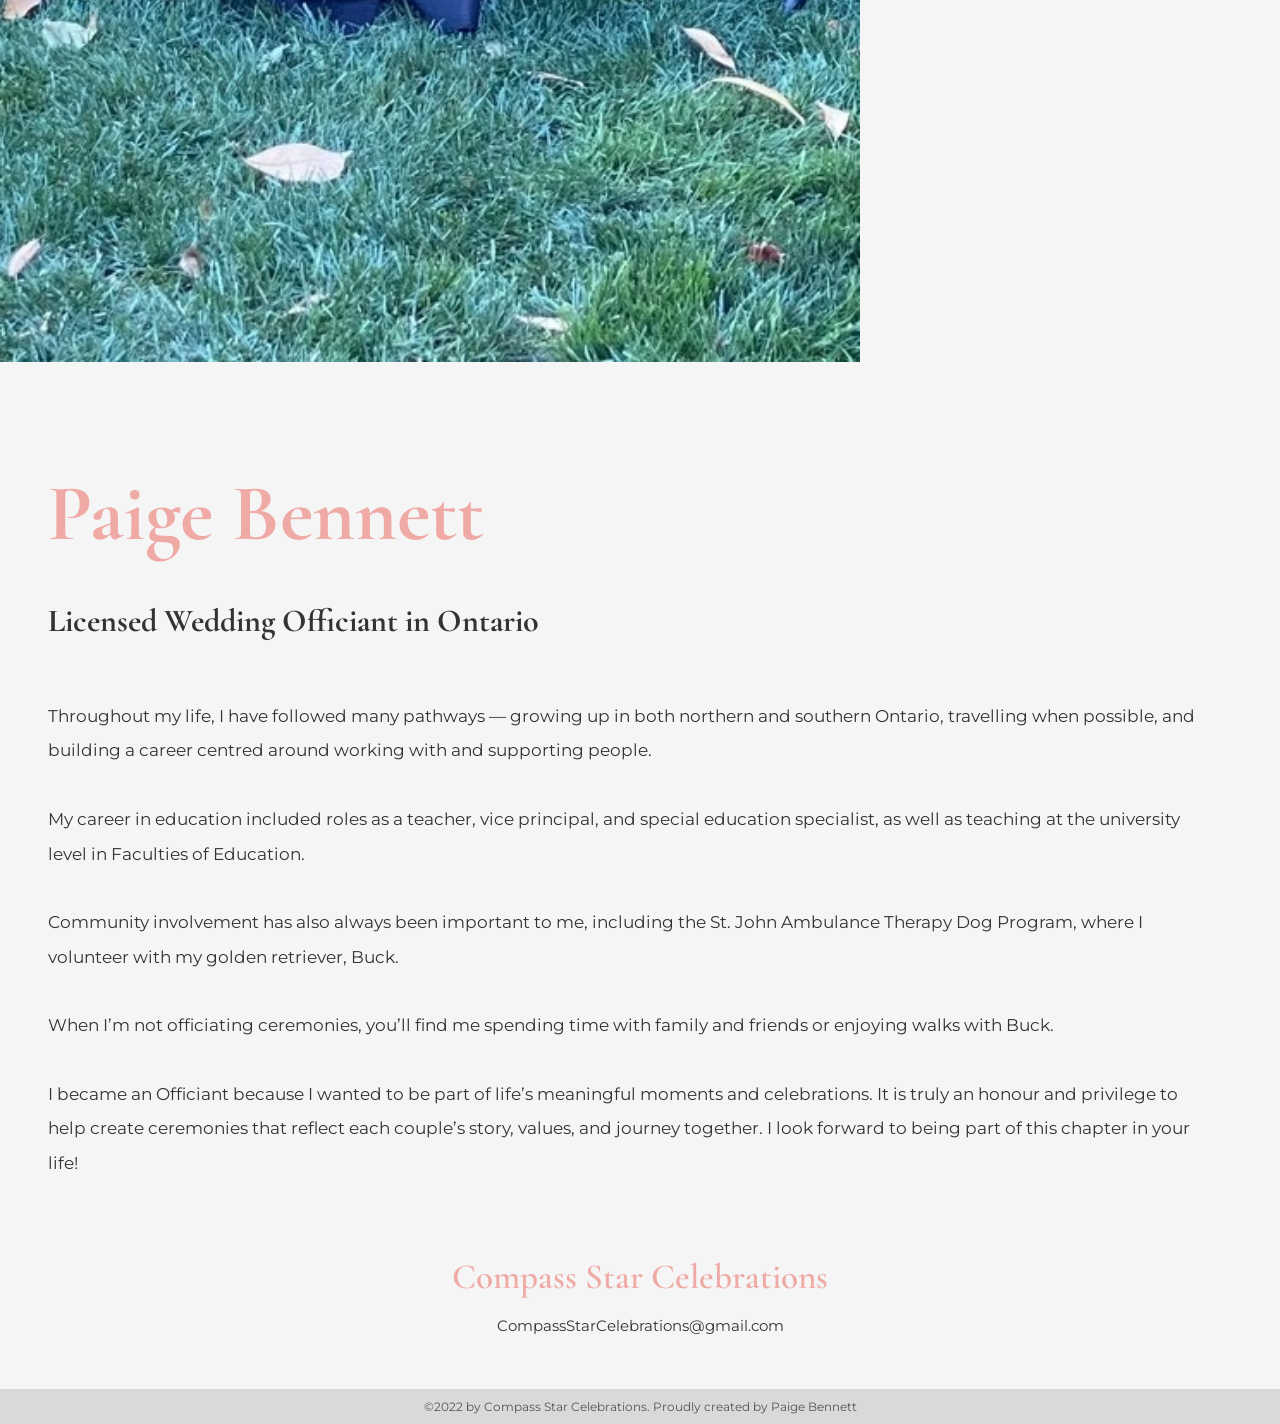
==== commit 62ef5233: "Faq changes to travel, facebook, instagram, phone number removed. Submit button made smaller" ====
--- a/about-paige.html
+++ b/about-paige.html
@@ -207,13 +207,7 @@
                         CompassStarCelebrations@gmail.com
                     </a>
 
-                    <a class="social" href="https://www.facebook.com/CompassStarCelebrations/" target="_blank" rel="noopener noreferrer" aria-label="Facebook">
-                        f
-                    </a>
-
-                    <a class="social" href="https://www.instagram.com/compass_star_celebrations/" target="_blank" rel="noopener noreferrer" aria-label="Instagram">ig</a>
-
-                </div>
+                    </div>
 
             </div>
 
@@ -305,10 +299,7 @@
 
             <div class="footer-socials">
 
-                <a href="https://www.facebook.com/CompassStarCelebrations/" target="_blank" rel="noopener noreferrer" aria-label="Facebook">f</a>
-                <a href="https://www.instagram.com/compass_star_celebrations/" target="_blank" rel="noopener noreferrer" aria-label="Instagram">ig</a>
-
-            </div>
+                </div>
 
         </div>
 
@@ -322,25 +313,14 @@
     </footer>
 
     <div class="mobile-contact-bar" aria-label="Quick contact links">
-
-        <a href="contact.html" class="mobile-contact-item" aria-label="Phone">
-            <span class="mobile-contact-icon icon-phone" aria-hidden="true">☎</span>
-            <span class="mobile-contact-label">Contact</span>
-        </a>
 
         <a href="mailto:CompassStarCelebrations@gmail.com" class="mobile-contact-item" aria-label="Email">
             <span class="mobile-contact-icon icon-email" aria-hidden="true">✉</span>
             <span class="mobile-contact-label">Email</span>
         </a>
 
-        <a href="https://www.facebook.com/CompassStarCelebrations/" target="_blank" rel="noopener noreferrer" class="mobile-contact-item" aria-label="Facebook">
-            <span class="mobile-contact-icon icon-facebook" aria-hidden="true">f</span>
-            <span class="mobile-contact-label">Facebook</span>
-        </a>
-
     </div>
-
-    <!-- =========================
+<!-- =========================
          MOBILE MENU SCRIPT
     ========================== -->
 
--- a/css/styles.css
+++ b/css/styles.css
@@ -387,17 +387,7 @@
     background-size: contain;
     background-repeat: no-repeat;
     background-position: center;
-}
-
-.social[aria-label="Facebook"] {
-    background-image: url("https://static.wixstatic.com/media/0fdef751204647a3bbd7eaa2827ed4f9.png/v1/fill/w_40,h_40,al_c,q_85,usm_0.66_1.00_0.01,enc_avif,quality_auto/Facebook.png");
-}
-
-.social[aria-label="Instagram"] {
-    background-image: url("https://static.wixstatic.com/media/01c3aff52f2a4dffa526d7a9843d46ea.png/v1/fill/w_40,h_40,al_c,q_85,usm_0.66_1.00_0.01,enc_avif,quality_auto/Instagram.png");
-}
-
-.social:hover,
+}.social:hover,
 .email:hover {
     color: var(--color-brand);
 }
@@ -695,17 +685,7 @@
     background-size: contain;
     background-repeat: no-repeat;
     background-position: center;
-}
-
-.footer-socials a[aria-label="Facebook"] {
-    background-image: url("https://static.wixstatic.com/media/0fdef751204647a3bbd7eaa2827ed4f9.png/v1/fill/w_40,h_40,al_c,q_85,usm_0.66_1.00_0.01,enc_avif,quality_auto/Facebook.png");
-}
-
-.footer-socials a[aria-label="Instagram"] {
-    background-image: url("https://static.wixstatic.com/media/01c3aff52f2a4dffa526d7a9843d46ea.png/v1/fill/w_40,h_40,al_c,q_85,usm_0.66_1.00_0.01,enc_avif,quality_auto/Instagram.png");
-}
-
-.footer-socials a:hover {
+}.footer-socials a:hover {
     color: var(--color-brand);
 }
 
@@ -800,24 +780,6 @@
         color: #b82f6f;
     }
 
-    .icon-facebook {
-        width: 34px;
-
-        height: 34px;
-
-        border-radius: 2px;
-
-        display: inline-flex;
-
-        align-items: center;
-
-        justify-content: center;
-
-        background: #3b5998;
-
-        color: #fff;
-
-        font-size: 1.75rem;
     }
 
     .mobile-contact-label {
@@ -1667,6 +1629,8 @@
     color: var(--color-brand);
 
     margin-bottom: 50px;
+
+    text-align: center;
 }
 
 /* FORM */
@@ -1795,6 +1759,15 @@
     .contact-form-wrapper h2 {
         font-size: 2.8rem;
     }
+
+    button.submit-btn {
+        font-size: 1.5rem;
+    }
+
+    .submit-btn {
+        font-size: 1.5rem;
+        width: 140px;
+    }
 }
 /* ========================================
    TESTIMONIAL PAGE
@@ -1804,6 +1777,15 @@
     position: relative;
 }
 
+.testimonial-banner::after {
+    content: '';
+    position: absolute;
+    inset: 0;
+    background: rgba(0, 0, 0, 0.26);
+    pointer-events: none;
+    z-index: 1;
+}
+
 .testimonial-banner img {
     width: 100%;
 
@@ -1815,14 +1797,20 @@
     display: block;
 }
 
+.testimonial-banner h1,
 .testimonial-banner h2 {
     position: absolute;
     left: 50%;
-    top: 42%;
+    top: 50%;
     transform: translate(-50%, -50%);
     font-size: 3rem;
-    font-weight: 500;
+    font-weight: 600;
     color: #ffffff;
+    z-index: 2;
+    text-shadow: 0 3px 14px rgba(0, 0, 0, 0.28);
+    max-width: 90%;
+}
+
     margin: 0;
     line-height: 1;
     text-shadow: 0 2px 10px rgba(0, 0, 0, 0.28);
@@ -2521,17 +2509,31 @@
     }
 
 .faq-content h3 {
-    font-size: 20px;
-    line-height: 27.5px;
-
-    color: white;
-
-    margin-bottom: 12px;
+    font-size: 1.4rem;
+    line-height: 1.4;
+    font-weight: 700;
+    letter-spacing: 0.01em;
+    color: #ffffff;
+    margin-bottom: 18px;
+    padding-left: 16px;
+    position: relative;
+}
+
+.faq-content h3::before {
+    content: '';
+    position: absolute;
+    left: 0;
+    top: 50%;
+    transform: translateY(-50%);
+    width: 4px;
+    height: 70%;
+    background: var(--color-highlight, #f7b9b5);
+    border-radius: 999px;
 }
 
 .faq-content p {
     font-size: 1rem;
-    line-height: 1.5;
+    line-height: 1.7;
     color: white;
     margin-bottom: 14px;
     word-break: break-word;
